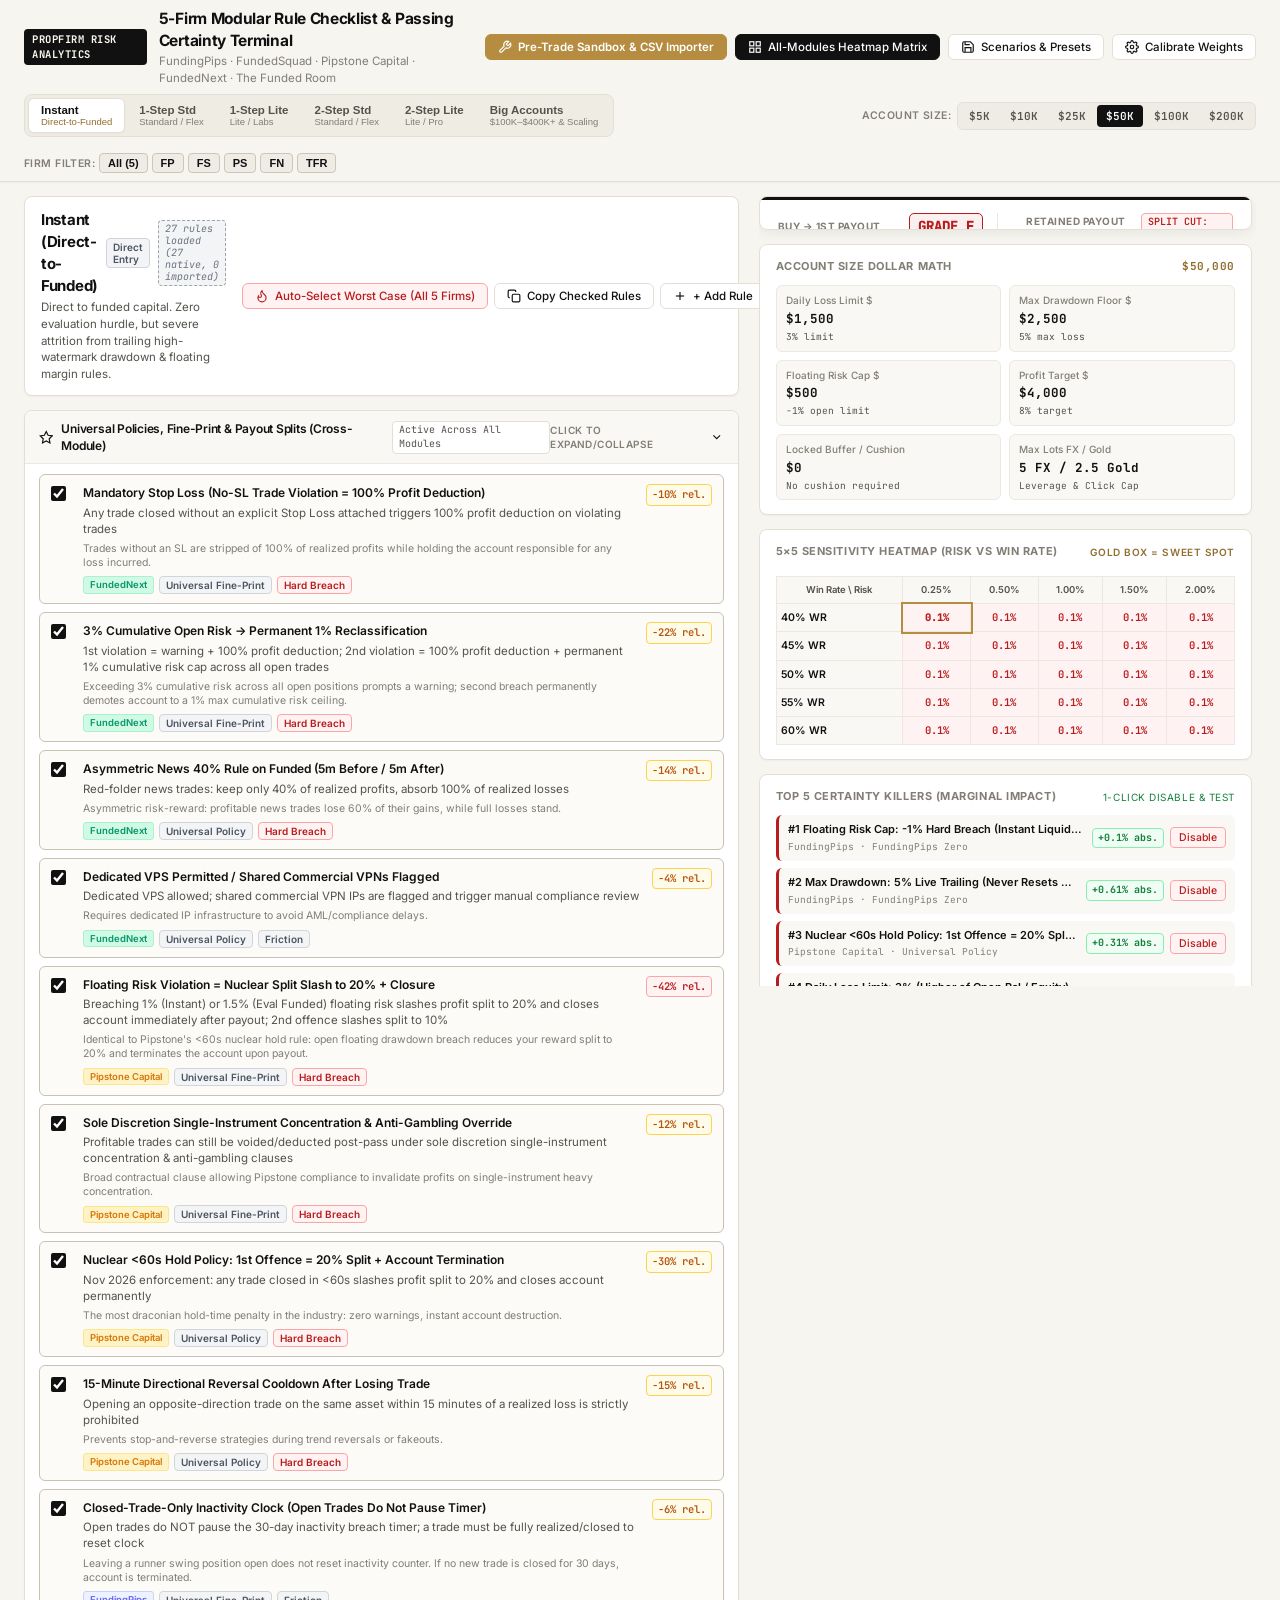
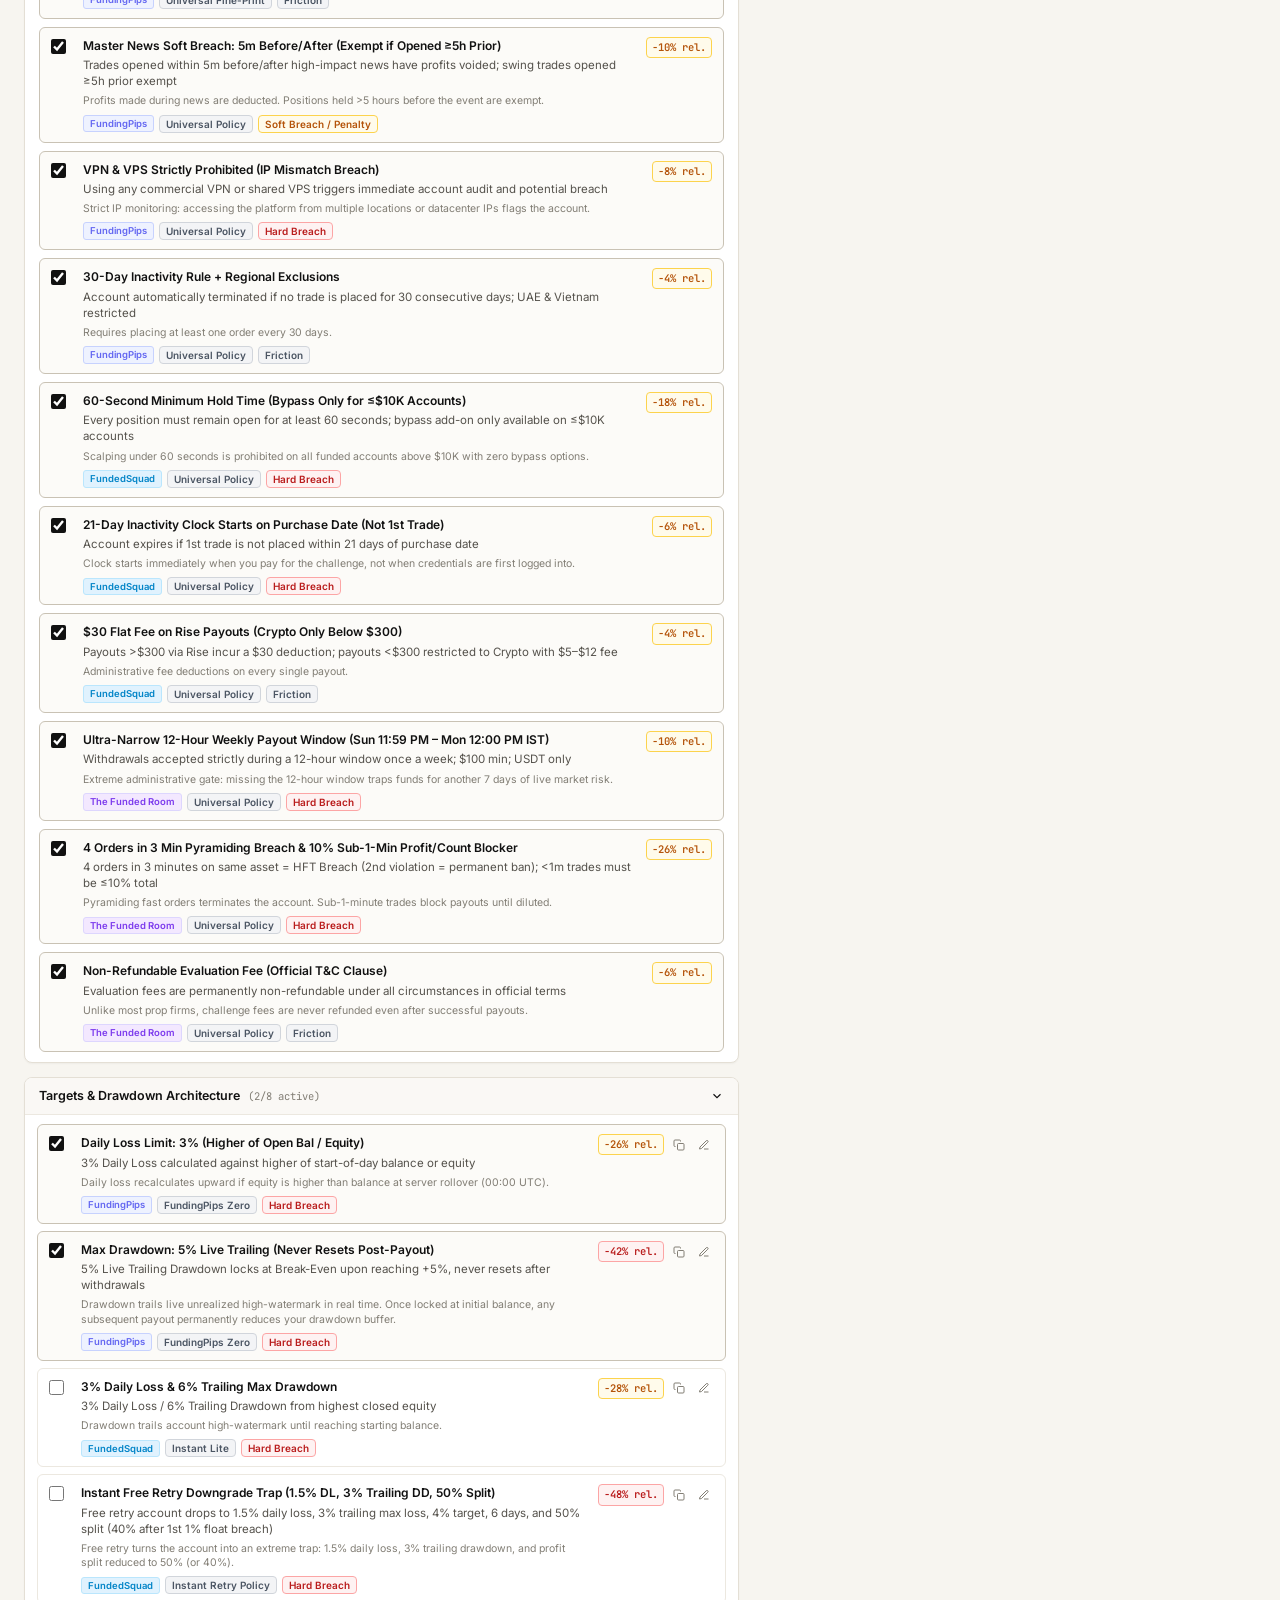
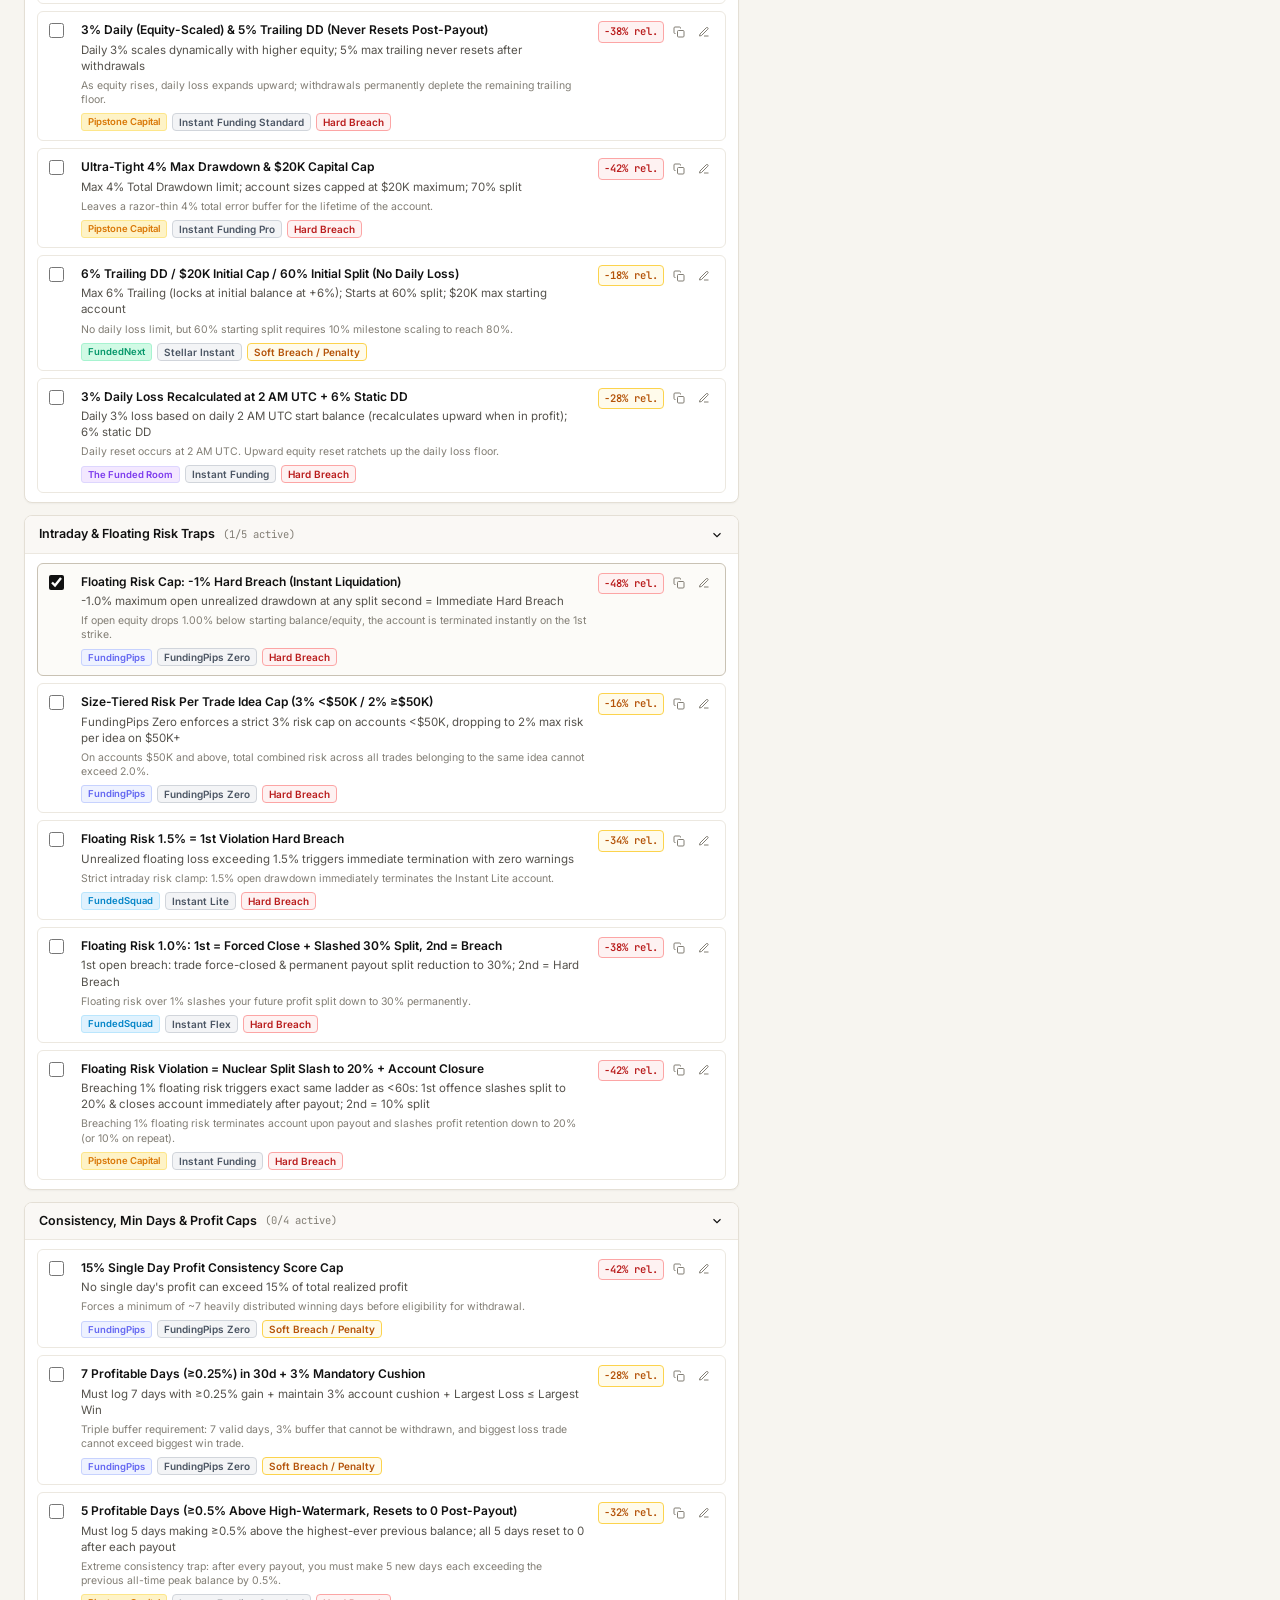
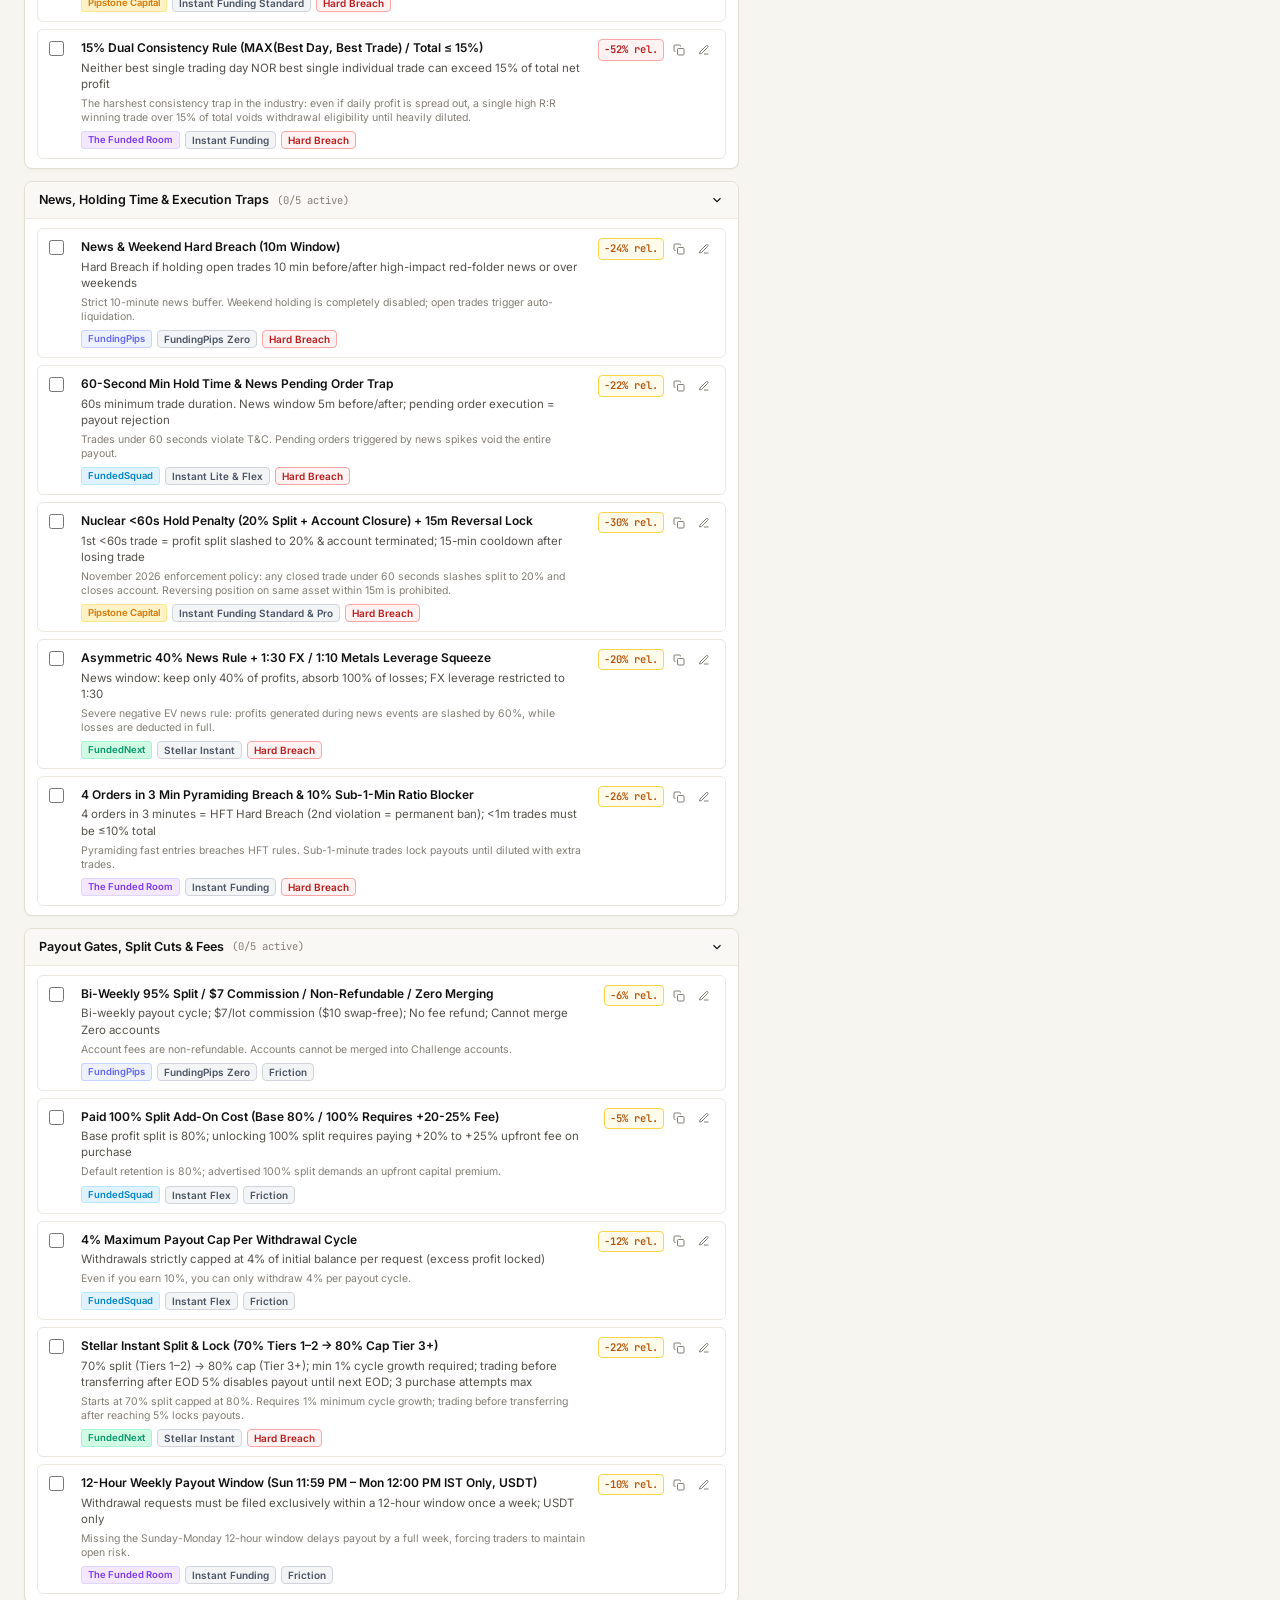
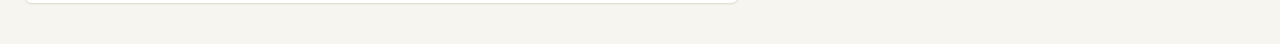
==== index.html @ 94ef9ad9 "Initial commit: 5-Firm Prop Trading Rule Checklist, Worst-Case Mixer & Passing Certainty Terminal" ====
<!DOCTYPE html>
<html lang="en">
<head>
  <meta charset="UTF-8">
  <meta name="viewport" content="width=device-width, initial-scale=1.0">
  <title>5-Firm Prop Trading Modular Rule Checklist, Worst-Case Mixer & Passing Certainty Terminal</title>
  <link rel="stylesheet" href="styles.css">
  <link rel="icon" href="data:image/svg+xml,<svg xmlns='http://www.w3.org/2000/svg' viewBox='0 0 24 24' fill='%23B68D40'><path d='M12 2L2 7l10 5 10-5-10-5zM2 17l10 5 10-5M2 12l10 5 10-5'/></svg>">
</head>
<body>

  <!-- ==========================================
       TOP STICKY CONTROL BAR
       ========================================== -->
  <header class="top-nav">
    <div class="top-nav-inner">
      <!-- Row 1: Brand & Global Actions -->
      <div class="nav-header-row">
        <div class="brand-block">
          <span class="brand-badge">PROPFIRM RISK ANALYTICS</span>
          <div>
            <h1 class="brand-title">5-Firm Modular Rule Checklist & Passing Certainty Terminal</h1>
            <p class="brand-subtitle">FundingPips · FundedSquad · Pipstone Capital · FundedNext · The Funded Room</p>
          </div>
        </div>

        <div class="nav-global-actions">
          <button id="btnOpenSandbox" class="btn btn-gold" title="Open Pre-Trade Violation Sandbox & CSV Importer">
            <svg width="14" height="14" viewBox="0 0 24 24" fill="none" stroke="currentColor" stroke-width="2"><path d="M14.7 6.3a1 1 0 0 0 0 1.4l1.6 1.6a1 1 0 0 0 1.4 0l3.77-3.77a6 6 0 0 1-7.94 7.94l-6.91 6.91a2.12 2.12 0 0 1-3-3l6.91-6.91a6 6 0 0 1 7.94-7.94l-3.76 3.76z"/></svg>
            Pre-Trade Sandbox & CSV Importer
          </button>
          <button id="btnOpenHeatmap" class="btn btn-primary" title="Compare All 6 Modules Worst-Case across all account sizes">
            <svg width="14" height="14" viewBox="0 0 24 24" fill="none" stroke="currentColor" stroke-width="2"><rect x="3" y="3" width="7" height="7"/><rect x="14" y="3" width="7" height="7"/><rect x="14" y="14" width="7" height="7"/><rect x="3" y="14" width="7" height="7"/></svg>
            All-Modules Heatmap Matrix
          </button>
          <button id="btnOpenPresets" class="btn" title="Saved Scenarios & Benchmark Presets">
            <svg width="14" height="14" viewBox="0 0 24 24" fill="none" stroke="currentColor" stroke-width="2"><path d="M19 21H5a2 2 0 0 1-2-2V5a2 2 0 0 1 2-2h11l5 5v11a2 2 0 0 1-2 2z"/><polyline points="17 21 17 13 7 13 7 21"/><polyline points="7 3 7 8 15 8"/></svg>
            Scenarios & Presets
          </button>
          <button id="btnOpenCalibration" class="btn" title="Inspect & Calibrate Empirical Weights">
            <svg width="14" height="14" viewBox="0 0 24 24" fill="none" stroke="currentColor" stroke-width="2"><circle cx="12" cy="12" r="3"/><path d="M19.4 15a1.65 1.65 0 0 0 .33 1.82l.06.06a2 2 0 0 1 0 2.83 2 2 0 0 1-2.83 0l-.06-.06a1.65 1.65 0 0 0-1.82-.33 1.65 1.65 0 0 0-1 1.51V21a2 2 0 0 1-2 2 2 2 0 0 1-2-2v-.09A1.65 1.65 0 0 0 9 19.4a1.65 1.65 0 0 0-1.82.33l-.06.06a2 2 0 0 1-2.83 0 2 2 0 0 1 0-2.83l.06-.06a1.65 1.65 0 0 0 .33-1.82 1.65 1.65 0 0 0-1.51-1H3a2 2 0 0 1-2-2 2 2 0 0 1 2-2h.09A1.65 1.65 0 0 0 4.6 9a1.65 1.65 0 0 0-.33-1.82l-.06-.06a2 2 0 0 1 0-2.83 2 2 0 0 1 2.83 0l.06.06a1.65 1.65 0 0 0 1.82.33H9a1.65 1.65 0 0 0 1-1.51V3a2 2 0 0 1 2-2 2 2 0 0 1 2 2v.09a1.65 1.65 0 0 0 1 1.51 1.65 1.65 0 0 0 1.82-.33l.06-.06a2 2 0 0 1 2.83 0 2 2 0 0 1 0 2.83l-.06.06a1.65 1.65 0 0 0-.33 1.82V9a1.65 1.65 0 0 0 1.51 1H21a2 2 0 0 1 2 2 2 2 0 0 1-2 2h-.09a1.65 1.65 0 0 0-1.51 1z"/></svg>
            Calibrate Weights
          </button>
        </div>
      </div>

      <!-- Row 2: Module Switcher Tabs + Account Size Pills + Firm Filter -->
      <div class="nav-controls-row">
        <!-- 6 Module Lanes -->
        <div class="module-tabs" id="moduleTabsContainer">
          <!-- Rendered dynamically -->
        </div>

        <!-- Account Size Pills -->
        <div class="size-selector-group">
          <span class="selector-label">Account Size:</span>
          <div class="size-pills" id="sizePillsContainer">
            <button class="size-pill-btn" data-size="5000">$5K</button>
            <button class="size-pill-btn" data-size="10000">$10K</button>
            <button class="size-pill-btn" data-size="25000">$25K</button>
            <button class="size-pill-btn active" data-size="50000">$50K</button>
            <button class="size-pill-btn" data-size="100000">$100K</button>
            <button class="size-pill-btn" data-size="200000">$200K</button>
          </div>
        </div>

        <!-- Firm Filter Chips -->
        <div class="firm-filter-group" id="firmFilterGroup">
          <span class="selector-label">Firm Filter:</span>
          <button class="firm-chip active" data-firm="all">All (5)</button>
          <button class="firm-chip active" data-firm="fundingpips">FP</button>
          <button class="firm-chip active" data-firm="fundedsquad">FS</button>
          <button class="firm-chip active" data-firm="pipstone">PS</button>
          <button class="firm-chip active" data-firm="fundednext">FN</button>
          <button class="firm-chip active" data-firm="thefundedroom">TFR</button>
        </div>
      </div>
    </div>
  </header>

  <!-- ==========================================
       MAIN WORKSPACE GRID
       ========================================== -->
  <main class="main-workbench">

    <!-- LEFT COLUMN: CHECKLIST BUILDER (58%) -->
    <section class="checklist-column">

      <!-- Active Module Header Banner -->
      <div class="module-banner-card">
        <div class="banner-left">
          <div class="banner-title-row">
            <h2 class="banner-title" id="activeModuleTitle">Instant (Direct-to-Funded)</h2>
            <span class="badge badge-friction" id="activeModuleBadge">Direct Entry</span>
            <span class="badge badge-superseded font-mono" id="activeModuleRulesCount">0 rules loaded</span>
          </div>
          <p class="banner-meta" id="activeModuleMeta">
            Direct to funded capital. Zero evaluation hurdle, but severe attrition from trailing high-watermark drawdown & floating margin rules.
          </p>
        </div>

        <div class="banner-actions">
          <button id="btnAutoWorstCase" class="btn btn-crimson" title="Select the harshest constraint across all 5 firms in this module">
            <svg width="14" height="14" viewBox="0 0 24 24" fill="none" stroke="currentColor" stroke-width="2"><path d="M8.5 14.5A2.5 2.5 0 0 0 11 12c0-1.38-.5-2-1-3-1.072-2.143-.224-4.054 2-6 .5 2.5 2 4.9 4 6.5 2 1.6 3 3.5 3 5.5a7 7 0 1 1-14 0c0-1.153.433-2.294 1-3a2.5 2.5 0 0 0 2.5 2.5z"/></svg>
            Auto-Select Worst Case (All 5 Firms)
          </button>
          <button id="btnCopyCheckedRules" class="btn" title="Copy all currently checked rules to cross-module clipboard">
            <svg width="14" height="14" viewBox="0 0 24 24" fill="none" stroke="currentColor" stroke-width="2"><rect x="9" y="9" width="13" height="13" rx="2" ry="2"/><path d="M5 15H4a2 2 0 0 1-2-2V4a2 2 0 0 1 2-2h9a2 2 0 0 1 2 2v1"/></svg>
            Copy Checked Rules
          </button>
          <button id="btnAddCustomRule" class="btn" title="Add custom rule to this module">
            <svg width="14" height="14" viewBox="0 0 24 24" fill="none" stroke="currentColor" stroke-width="2"><line x1="12" y1="5" x2="12" y2="19"/><line x1="5" y1="12" x2="19" y2="12"/></svg>
            + Add Rule
          </button>
        </div>
      </div>

      <!-- Cross-Module Paste Notification Banner -->
      <div id="clipboardNotificationBanner" class="clipboard-notification-banner" style="display: none;">
        <div class="clipboard-banner-text">
          <svg width="16" height="16" viewBox="0 0 24 24" fill="none" stroke="currentColor" stroke-width="2"><path d="M16 4h2a2 2 0 0 1 2 2v14a2 2 0 0 1-2 2H6a2 2 0 0 1-2-2V6a2 2 0 0 1 2-2h2"/><rect x="8" y="2" width="8" height="4" rx="1" ry="1"/></svg>
          <span id="clipboardBannerMsg">Clipboard contains copied rules ready to paste here.</span>
        </div>
        <div style="display: flex; gap: 6px;">
          <button id="btnPasteClipboard" class="btn btn-gold btn-sm">Paste Copied Rules Here</button>
          <button id="btnClearClipboard" class="btn btn-sm">Clear Clipboard</button>
        </div>
      </div>

      <!-- Collapsible Universal / Operational Policies Bar -->
      <div class="universal-policies-card">
        <div class="universal-header" id="universalToggleHeader">
          <div class="universal-header-left">
            <svg width="15" height="15" viewBox="0 0 24 24" fill="none" stroke="currentColor" stroke-width="2"><polygon points="12 2 15.09 8.26 22 9.27 17 14.14 18.18 21.02 12 17.77 5.82 21.02 7 14.14 2 9.27 8.91 8.26 12 2"/></svg>
            <h3 class="universal-title">Universal Policies, Fine-Print & Payout Splits (Cross-Module)</h3>
            <span class="universal-count-badge" id="universalActiveBadge">Active Across All Modules</span>
          </div>
          <div style="display: flex; align-items: center; gap: 8px;">
            <span class="selector-label" style="font-size: 10px;">Click to Expand/Collapse</span>
            <svg id="universalChevron" width="14" height="14" viewBox="0 0 24 24" fill="none" stroke="currentColor" stroke-width="2"><polyline points="6 9 12 15 18 9"/></svg>
          </div>
        </div>
        <div class="universal-body" id="universalRulesContainer">
          <!-- Universal rules rendered dynamically -->
        </div>
      </div>

      <!-- 6 Collapsible Rule Buckets -->
      <div id="ruleBucketsContainer" style="display: flex; flex-direction: column; gap: 12px;">
        <!-- Rendered dynamically by app.js -->
      </div>

    </section>

    <!-- RIGHT COLUMN: LIVE TELEMETRY, 3-LAYER ENGINE & ANALYTICS (42% STICKY) -->
    <aside class="telemetry-column">

      <!-- TWIN HERO METRICS CARD: Passing Certainty + Expected Retained Split % -->
      <div class="hero-telemetry-card">
        <div class="twin-hero-grid">
          <!-- Left Hero: End-to-End Passing Certainty -->
          <div class="hero-column">
            <div class="hero-header-row">
              <span class="hero-label">Buy → 1st Payout</span>
              <div class="risk-grade-badge" id="heroRiskGrade">GRADE B</div>
            </div>
            <div class="hero-metric-display">
              <span class="hero-number" id="heroCertaintyScore">8.93</span>
              <span class="hero-unit">%</span>
            </div>
            <div class="hero-grade-desc" id="heroGradeDesc">
              Standard challenge difficulty.
            </div>
          </div>

          <!-- Right Hero: Expected Retained Split % -->
          <div class="hero-column" style="padding-left: 14px;">
            <div class="hero-header-row">
              <span class="hero-label">Retained Payout Split</span>
              <span class="badge badge-friction font-mono" id="heroSplitStatusBadge">NOMINAL 80%</span>
            </div>
            <div class="hero-metric-display">
              <span class="hero-number" id="heroRetainedSplitScore" style="color: var(--gold-dark);">80</span>
              <span class="hero-unit">%</span>
            </div>
            <div class="hero-grade-desc" id="heroRetainedSplitDesc" style="color: var(--text-secondary);">
              Nominal profit retention.
            </div>
          </div>
        </div>

        <!-- LAYER 1: Strategy Pre-Check Strip -->
        <div class="metric-strip-card">
          <div class="metric-strip-header">
            <span>Layer 1: Strategy Analytical Pre-Check</span>
            <span class="font-mono" id="layer1EdgeLabel" style="color: var(--forest-text);">Edge: +10.0%</span>
          </div>
          <div class="metric-strip-grid">
            <div class="strip-cell">
              <span class="strip-cell-label">Break-Even WR</span>
              <span class="strip-cell-val" id="cellBreakEvenWR">40.0%</span>
              <span class="strip-cell-sub">1 / (1 + RR)</span>
            </div>
            <div class="strip-cell">
              <span class="strip-cell-label">Expectancy / Trade</span>
              <span class="strip-cell-val" id="cellEvPerTrade">+0.25 R</span>
              <span class="strip-cell-sub" id="cellEvPerTradeDollar">+$125 / trade</span>
            </div>
            <div class="strip-cell">
              <span class="strip-cell-label">Losses to Daily DL</span>
              <span class="strip-cell-val" id="cellLossesToDaily">3 Trades</span>
              <span class="strip-cell-sub" id="cellDailyMarginSub">at 1.0% risk</span>
            </div>
            <div class="strip-cell">
              <span class="strip-cell-label">Losses to Max DD</span>
              <span class="strip-cell-val" id="cellLossesToMax">10 Trades</span>
              <span class="strip-cell-sub" id="cellHurdleSub">Hurdle: 0.8x</span>
            </div>
          </div>
        </div>

        <!-- Stage Funnel Progress Gauges -->
        <div class="stage-funnel-container">
          <!-- Phase 1 -->
          <div class="funnel-stage-row" id="funnelP1Row">
            <div class="funnel-stage-labels">
              <span class="funnel-stage-name">Phase 1 Evaluation Pass Rate</span>
              <span class="funnel-stage-value" id="funnelP1Val">20.3%</span>
            </div>
            <div class="progress-track">
              <div class="progress-bar-fill" id="funnelP1Bar" style="width: 20.3%; background: #0284C7;"></div>
            </div>
          </div>

          <!-- Phase 2 (Auto-hidden on Instant & 1-Step) -->
          <div class="funnel-stage-row" id="funnelP2Row" style="display: none;">
            <div class="funnel-stage-labels">
              <span class="funnel-stage-name">Phase 2 Evaluation Pass Rate</span>
              <span class="funnel-stage-value" id="funnelP2Val">39.0%</span>
            </div>
            <div class="progress-track">
              <div class="progress-bar-fill" id="funnelP2Bar" style="width: 39.0%; background: #6366F1;"></div>
            </div>
          </div>

          <!-- Funded -> 1st Payout -->
          <div class="funnel-stage-row" id="funnelFundedRow">
            <div class="funnel-stage-labels">
              <span class="funnel-stage-name">Funded → 1st Payout Survival</span>
              <span class="funnel-stage-value" id="funnelFundedVal">44.0%</span>
            </div>
            <div class="progress-track">
              <div class="progress-bar-fill" id="funnelFundedBar" style="width: 44.0%; background: #D97706;"></div>
            </div>
          </div>

          <!-- Combined End-to-End -->
          <div class="funnel-stage-row">
            <div class="funnel-stage-labels">
              <span class="funnel-stage-name" style="font-weight: 700; color: var(--text-primary);">Final End-to-End Buy-to-Paid</span>
              <span class="funnel-stage-value" id="funnelEndToEndVal" style="font-weight: 700;">8.9%</span>
            </div>
            <div class="progress-track">
              <div class="progress-bar-fill" id="funnelEndToEndBar" style="width: 8.9%; background: var(--text-primary);"></div>
            </div>
          </div>
        </div>

        <!-- LAYER 3: Economic ROI & Fine-Print Leakage Strip -->
        <div class="metric-strip-card" style="margin-top: 12px; margin-bottom: 0;">
          <div class="metric-strip-header">
            <span>Layer 3: Economic ROI & Fine-Print Leakage</span>
            <span class="font-mono" id="layer3AttemptsLabel" style="color: var(--amber-text);">11.2x Attempts</span>
          </div>
          <div class="metric-strip-grid">
            <div class="strip-cell">
              <span class="strip-cell-label">Challenge Fee</span>
              <span class="strip-cell-val" id="cellChallengeFee">$290</span>
              <span class="strip-cell-sub">Upfront cost</span>
            </div>
            <div class="strip-cell">
              <span class="strip-cell-label">True Cost to Funded</span>
              <span class="strip-cell-val" id="cellTrueCost">$3,248</span>
              <span class="strip-cell-sub">Attempts × Fee</span>
            </div>
            <div class="strip-cell">
              <span class="strip-cell-label">Break-Even Cycles</span>
              <span class="strip-cell-val" id="cellBreakEvenCycles">3 Payouts</span>
              <span class="strip-cell-sub">To recoup attempts</span>
            </div>
            <div class="strip-cell">
              <span class="strip-cell-label">6M Median Net ROI</span>
              <span class="strip-cell-val" id="cellMedianRoi" style="color: var(--forest-text);">+$6,352</span>
              <span class="strip-cell-sub" id="cellMedianRoiPct">+1,080% ROI</span>
            </div>
          </div>
        </div>
      </div>

      <!-- Exact Dollar Math Grid for Selected Account Size -->
      <div class="telemetry-card">
        <div class="telemetry-card-title">
          <span>Account Size Dollar Math</span>
          <span class="font-mono" id="dollarMathSizeLabel" style="color: var(--gold-dark);">$50,000</span>
        </div>

        <div class="dollar-math-grid" id="dollarMathGrid">
          <div class="math-cell">
            <span class="math-cell-label">Daily Loss Limit $</span>
            <span class="math-cell-value" id="cellDailyLoss">$1,500</span>
            <span class="math-cell-sub" id="cellDailyLossPct">3.0% limit</span>
          </div>

          <div class="math-cell">
            <span class="math-cell-label">Max Drawdown Floor $</span>
            <span class="math-cell-value" id="cellMaxLoss">$5,000</span>
            <span class="math-cell-sub" id="cellMaxLossPct">10.0% max loss</span>
          </div>

          <div class="math-cell">
            <span class="math-cell-label">Floating Risk Cap $</span>
            <span class="math-cell-value" id="cellFloatingCap">$750</span>
            <span class="math-cell-sub" id="cellFloatingCapPct">-1.5% max open loss</span>
          </div>

          <div class="math-cell">
            <span class="math-cell-label">Profit Target $</span>
            <span class="math-cell-value" id="cellProfitTarget">$4,000</span>
            <span class="math-cell-sub" id="cellProfitTargetPct">8.0% target</span>
          </div>

          <div class="math-cell">
            <span class="math-cell-label">Locked Buffer / Cushion</span>
            <span class="math-cell-value" id="cellCushion">$0</span>
            <span class="math-cell-sub" id="cellCushionSub">0.0% cushion</span>
          </div>

          <div class="math-cell">
            <span class="math-cell-label">Max Lots FX / Gold</span>
            <span class="math-cell-value" id="cellMaxLots">5.0 / 2.5</span>
            <span class="math-cell-sub">Leverage & Click Cap</span>
          </div>
        </div>
      </div>

      <!-- 5x5 Win-Rate x Risk-Per-Trade Sensitivity Heatmap -->
      <div class="telemetry-card">
        <div class="telemetry-card-title">
          <span>5×5 Sensitivity Heatmap (Risk vs Win Rate)</span>
          <span style="font-size: 10px; color: var(--gold-dark); font-weight: 600;">Gold Box = Sweet Spot</span>
        </div>
        <div style="overflow-x: auto;">
          <table class="sensitivity-heatmap-table" id="sensitivityHeatmapTable">
            <thead>
              <tr>
                <th>Win Rate \ Risk</th>
                <th>0.25%</th>
                <th>0.50%</th>
                <th>1.00%</th>
                <th>1.50%</th>
                <th>2.00%</th>
              </tr>
            </thead>
            <tbody id="sensitivityHeatmapBody">
              <!-- Rendered dynamically -->
            </tbody>
          </table>
        </div>
      </div>

      <!-- Top 5 Certainty Killers & Marginal Delta Inspector -->
      <div class="telemetry-card">
        <div class="telemetry-card-title">
          <span>Top 5 Certainty Killers (Marginal Impact)</span>
          <span style="font-size: 10px; font-weight: normal; color: var(--forest-text);">1-Click Disable & Test</span>
        </div>

        <div class="certainty-killers-list" id="certaintyKillersList">
          <!-- Rendered dynamically -->
        </div>
      </div>

      <!-- Interactive Day-by-Day Equity & Breach Replay Chart (SVG) -->
      <div class="replay-chart-card">
        <div class="telemetry-card-title">
          <span>Day-by-Day Equity & Breach Replay</span>
          <span class="font-mono" id="replayBreachStatus" style="font-size: 10px; color: var(--crimson-text);">Breach on Day 14</span>
        </div>

        <div class="replay-controls-row">
          <select id="replayRunSelect" class="replay-select">
            <option value="pass_1">Passing Run #1 (+8.4% Target Reached)</option>
            <option value="pass_2">Passing Run #2 (+9.1% Target Reached)</option>
            <option value="fail_dl">Failed: Daily Loss Breach (Day 12)</option>
            <option value="fail_flt">Failed: Floating Risk Trap MAE (Day 7)</option>
            <option value="fail_dd">Failed: Trailing DD Floor (Day 22)</option>
            <option value="fail_cons">Failed: Consistency Lockout (Day 48)</option>
          </select>

          <div class="replay-scrubber-wrapper">
            <span>Day:</span>
            <input type="range" id="replayDayScrubber" min="1" max="60" value="60" class="mc-slider" style="width: 110px;">
            <span class="font-mono" id="replayDayDisplay">60/60</span>
          </div>
        </div>

        <div class="replay-svg-container">
          <svg id="replaySvgChart" width="100%" height="100%" viewBox="0 0 380 120" preserveAspectRatio="none">
            <!-- Dynamic path rendered by app.js -->
          </svg>
        </div>
      </div>

      <!-- Monte Carlo Strategy Tester Card (Layer 2: 10,000 Paths) -->
      <div class="monte-carlo-card">
        <div class="telemetry-card-title">
          <span>Layer 2: Path-Dependent Monte Carlo (10,000 Paths)</span>
          <span class="font-mono" id="mcExecutionBadge" style="font-size: 10px; color: var(--text-muted);">Simulated Live</span>
        </div>

        <div class="mc-controls-grid">
          <div class="mc-control-item">
            <div class="mc-control-label-row">
              <span class="mc-control-name">Win Rate %</span>
              <span class="mc-control-val" id="mcValWinRate">50%</span>
            </div>
            <input type="range" class="mc-slider" id="mcSliderWinRate" min="30" max="80" value="50" step="1">
          </div>

          <div class="mc-control-item">
            <div class="mc-control-label-row">
              <span class="mc-control-name">Avg R:R Ratio</span>
              <span class="mc-control-val" id="mcValRR">1.50R</span>
            </div>
            <input type="range" class="mc-slider" id="mcSliderRR" min="0.5" max="4.0" value="1.5" step="0.1">
          </div>

          <div class="mc-control-item">
            <div class="mc-control-label-row">
              <span class="mc-control-name">Risk / Trade %</span>
              <span class="mc-control-val" id="mcValRisk">1.0%</span>
            </div>
            <input type="range" class="mc-slider" id="mcSliderRisk" min="0.25" max="3.0" value="1.0" step="0.25">
          </div>

          <div class="mc-control-item">
            <div class="mc-control-label-row">
              <span class="mc-control-name">Trades / Day</span>
              <span class="mc-control-val" id="mcValTradesDay">2</span>
            </div>
            <input type="range" class="mc-slider" id="mcSliderTradesDay" min="1" max="8" value="2" step="1">
          </div>

          <div class="mc-control-item">
            <div class="mc-control-label-row">
              <span class="mc-control-name">R:R Variance</span>
              <span class="mc-control-val" id="mcValVariance">0.30</span>
            </div>
            <input type="range" class="mc-slider" id="mcSliderVariance" min="0.0" max="1.0" value="0.3" step="0.05">
          </div>

          <div class="mc-control-item">
            <div class="mc-control-label-row">
              <span class="mc-control-name">MAE Excursion %</span>
              <span class="mc-control-val" id="mcValMAE">120%</span>
            </div>
            <input type="range" class="mc-slider" id="mcSliderMAE" min="80" max="160" value="120" step="5">
          </div>
        </div>

        <div class="mc-run-row">
          <button id="btnRunMonteCarlo" class="btn btn-gold" style="width: 100%;">
            <svg width="14" height="14" viewBox="0 0 24 24" fill="none" stroke="currentColor" stroke-width="2"><polygon points="5 3 19 12 5 21 5 3"/></svg>
            Run 10,000 Paths Simulation
          </button>
        </div>

        <div class="mc-results-box" id="mcResultsBox">
          <div class="mc-metrics-summary">
            <div class="mc-metric-item">
              <span class="mc-metric-num" id="mcMetricEval">24.6%</span>
              <span class="mc-metric-label">Sim Eval Pass</span>
            </div>
            <div class="mc-metric-item">
              <span class="mc-metric-num" id="mcMetricFunded">38.2%</span>
              <span class="mc-metric-label">Sim Funded Pass</span>
            </div>
            <div class="mc-metric-item">
              <span class="mc-metric-num" id="mcMetricEndToEnd" style="color: var(--gold-dark);">9.40%</span>
              <span class="mc-metric-label">Sim Buy-to-Paid</span>
            </div>
          </div>

          <!-- Failure Attribution Tags -->
          <div class="mc-failure-tags" id="mcFailureTags">
            <span class="mc-fail-tag" id="tagFailDL">DL Breach: 74%</span>
            <span class="mc-fail-tag" id="tagFailDD">Max DD: 16%</span>
            <span class="mc-fail-tag" id="tagFailFlt">Floating Dip: 4%</span>
            <span class="mc-fail-tag" id="tagFailCons">Consistency: 4%</span>
            <span class="mc-fail-tag" id="tagFailTime">Timeout: 2%</span>
          </div>
        </div>
      </div>

      <!-- Saved Scenario Cockpit & Export Bar -->
      <div class="scenario-actions-card">
        <button id="btnSaveCurrentScenario" class="btn" style="width: 100%;">
          <svg width="14" height="14" viewBox="0 0 24 24" fill="none" stroke="currentColor" stroke-width="2"><path d="M19 21H5a2 2 0 0 1-2-2V5a2 2 0 0 1 2-2h11l5 5v11a2 2 0 0 1-2 2z"/><polyline points="17 21 17 13 7 13 7 21"/></svg>
          Save Custom Scenario
        </button>

        <div class="export-btn-group">
          <button id="btnExportMarkdown" class="btn btn-sm" title="Export markdown report">
            Export .MD
          </button>
          <button id="btnExportJson" class="btn btn-sm" title="Export JSON playbook">
            Export JSON
          </button>
          <button id="btnPrintPdf" class="btn btn-sm" title="Print or save as institutional PDF">
            Print / PDF
          </button>
        </div>
      </div>

    </aside>
  </main>

  <!-- ==========================================
       MODALS & DRAWERS
       ========================================== -->

  <!-- 1. Pre-Trade Violation Sandbox + CSV Importer Modal -->
  <div class="modal-overlay" id="modalSandbox">
    <div class="modal-card" style="max-width: 1040px;">
      <div class="modal-header">
        <h3 class="modal-title">Pre-Trade Violation Sandbox & Real-Data CSV Importer</h3>
        <button class="action-icon-btn" id="btnCloseSandbox">✕</button>
      </div>

      <!-- Tab Switcher inside Modal -->
      <div class="sandbox-tabs-nav">
        <button class="sandbox-tab-btn active" id="tabBtnSandboxTicket">Pre-Trade 5-Firm Violation Sandbox</button>
        <button class="sandbox-tab-btn" id="tabBtnCsvImporter">CSV Trade Log Importer (10,000 Bootstraps)</button>
      </div>

      <div class="modal-body">
        <!-- View 1: Sandbox Ticket -->
        <div id="sandboxTicketView">
          <p style="font-size: 11.5px; color: var(--text-secondary); margin-bottom: 12px;">
            Configure your intended trade order parameters below. The audit engine cross-checks all 5 prop firms simultaneously for instant breach, profit deduction, or split slash traps before you execute.
          </p>

          <div class="sandbox-ticket-grid">
            <div class="sandbox-ticket-item">
              <label>Asset Symbol</label>
              <select id="sbAsset">
                <option value="EURUSD">EURUSD (FX Major)</option>
                <option value="GBPUSD">GBPUSD (FX Major)</option>
                <option value="XAUUSD">XAUUSD (Gold)</option>
                <option value="US100">US100 (Nasdaq Index)</option>
                <option value="BTCUSD">BTCUSD (Crypto)</option>
              </select>
            </div>

            <div class="sandbox-ticket-item">
              <label>Lot Size</label>
              <input type="number" id="sbLotSize" value="5.0" min="0.01" max="100" step="0.1">
            </div>

            <div class="sandbox-ticket-item">
              <label>Stop Loss (SL % of Capital)</label>
              <select id="sbSlPct">
                <option value="1.0">1.0% Risk SL</option>
                <option value="0.5">0.5% Risk SL</option>
                <option value="1.5">1.5% Risk SL</option>
                <option value="3.2">3.2% Risk SL (High Risk)</option>
                <option value="0">No Stop Loss Attached (0%)</option>
              </select>
            </div>

            <div class="sandbox-ticket-item">
              <label>Mins from Red-Folder News</label>
              <select id="sbNewsWindow">
                <option value="15">15+ mins away (Clean)</option>
                <option value="8">8 mins away</option>
                <option value="4">4 mins away (Squad Window)</option>
                <option value="2">2 mins away (Pips & Next Window)</option>
                <option value="0">0 mins (During News Release)</option>
              </select>
            </div>

            <div class="sandbox-ticket-item">
              <label>Trade Duration / Hold Time</label>
              <select id="sbHoldTime">
                <option value="180">3 minutes (Standard)</option>
                <option value="75">75 seconds (Passed 60s)</option>
                <option value="45">45 seconds (&lt;60s Sub-Minute)</option>
                <option value="15">15 seconds (HFT Scalp)</option>
              </select>
            </div>

            <div class="sandbox-ticket-item">
              <label>Open Same-Asset Positions</label>
              <select id="sbSameAssetPos">
                <option value="1">1 position (Single Entry)</option>
                <option value="2">2 positions (Layering 2)</option>
                <option value="3">3 positions (Exceeds FS Cap)</option>
                <option value="5">5 positions (HFT / Pyramiding)</option>
              </select>
            </div>

            <div class="sandbox-ticket-item">
              <label>Mins Since Realized Loss on Same Asset</label>
              <select id="sbMinsSinceLoss">
                <option value="30">30+ mins (Safe)</option>
                <option value="8">8 mins (Within Pipstone 15m Cooldown)</option>
                <option value="2">2 mins (Immediate Reverse Trade)</option>
              </select>
            </div>

            <div class="sandbox-ticket-item" style="grid-column: span 2;">
              <button class="btn btn-gold" id="btnRunSandboxAudit" style="width: 100%; height: 100%; margin-top: 14px;">
                Run Instant 5-Firm Real-Time Audit
              </button>
            </div>
          </div>

          <!-- 5-Firm Audit Output Cards -->
          <div class="firm-audit-cards-grid" id="firmAuditGrid">
            <!-- Rendered dynamically -->
          </div>
        </div>

        <!-- View 2: CSV Importer -->
        <div id="csvImporterView" style="display: none;">
          <p style="font-size: 11.5px; color: var(--text-secondary); margin-bottom: 12px;">
            Import your real historical trading log (from MT4, MT5, cTrader, or TradeLocker) to run a 10,000-path bootstrap simulation directly using your real trade outcome distribution.
          </p>

          <div class="csv-dropzone" id="csvDropzone">
            <svg width="28" height="28" viewBox="0 0 24 24" fill="none" stroke="currentColor" stroke-width="2" style="color: var(--gold-dark); margin-bottom: 6px;"><path d="M21 15v4a2 2 0 0 1-2 2H5a2 2 0 0 1-2-2v-4"/><polyline points="17 8 12 3 7 8"/><line x1="12" y1="3" x2="12" y2="15"/></svg>
            <div style="font-weight: 600; font-size: 12.5px;">Click to Upload CSV or Drag & Drop File Here</div>
            <div style="font-size: 11px; color: var(--text-muted); margin-top: 2px;">Supports PnL % / Profit, Hold Duration, and Symbol columns</div>
            <input type="file" id="csvFileInput" accept=".csv" style="display: none;">
          </div>

          <div style="display: flex; gap: 8px; margin-top: 10px;">
            <button class="btn btn-sm btn-outline-gold" id="btnLoadSampleCsv">Load Sample 60-Trade Institutional Dataset</button>
            <button class="btn btn-sm btn-primary" id="btnRunBootstrapMc" disabled>Run 10,000 Bootstrap Resamples</button>
          </div>

          <!-- Bootstrap Results Box -->
          <div id="bootstrapResultsBox" style="display: none; background: #FAF8F5; border: 1px solid var(--border-subtle); border-radius: 6px; padding: 12px; margin-top: 14px;">
            <div style="font-weight: 700; font-size: 12.5px; margin-bottom: 6px;">Bootstrap Empirical Simulation Results (10,000 Runs)</div>
            <div style="display: grid; grid-template-columns: repeat(3, 1fr); gap: 10px; text-align: center;">
              <div>
                <span class="font-mono" id="bootPassRate" style="font-size: 16px; font-weight: 700; color: var(--forest-text);">0.0%</span>
                <div style="font-size: 10px; color: var(--text-muted);">Empirical Pass Rate</div>
              </div>
              <div>
                <span class="font-mono" id="bootDDBreachRate" style="font-size: 16px; font-weight: 700; color: var(--crimson-text);">0.0%</span>
                <div style="font-size: 10px; color: var(--text-muted);">Max DD Liquidation %</div>
              </div>
              <div>
                <span class="font-mono" id="bootTradesCount" style="font-size: 16px; font-weight: 700; color: var(--text-primary);">0</span>
                <div style="font-size: 10px; color: var(--text-muted);">Historical Trades Sampled</div>
              </div>
            </div>
          </div>
        </div>
      </div>
      <div class="modal-footer">
        <button class="btn" id="btnCloseSandbox2">Close</button>
      </div>
    </div>
  </div>

  <!-- 2. All-Modules Worst-Case Heatmap Modal -->
  <div class="modal-overlay" id="modalHeatmap">
    <div class="modal-card" style="max-width: 980px;">
      <div class="modal-header">
        <h3 class="modal-title">Compare All 6 Modules Worst-Case Passing Certainty</h3>
        <button class="action-icon-btn" id="btnCloseHeatmap">✕</button>
      </div>
      <div class="modal-body">
        <p style="font-size: 11.5px; color: var(--text-secondary);">
          This heatmap synthesizes the harshest rules across all 5 firms for each individual module and calculates the 
          end-to-end passing certainty across every standard account size ($5K to $200K). Click any cell to jump to that module.
        </p>
        <div class="heatmap-table-container">
          <table class="heatmap-table" id="heatmapTable">
            <thead>
              <tr>
                <th class="col-module">Module Lane</th>
                <th>$5K</th>
                <th>$10K</th>
                <th>$25K</th>
                <th>$50K</th>
                <th>$100K</th>
                <th>$200K</th>
                <th>Primary Killer Constraint</th>
              </tr>
            </thead>
            <tbody id="heatmapTableBody">
              <!-- Populated dynamically -->
            </tbody>
          </table>
        </div>
      </div>
      <div class="modal-footer">
        <button class="btn btn-primary" id="btnExportHeatmapMd">Export Matrix to Markdown</button>
        <button class="btn" id="btnCloseHeatmap2">Close</button>
      </div>
    </div>
  </div>

  <!-- 3. Calibrate Weights Drawer -->
  <div class="drawer-overlay" id="drawerCalibration">
    <div class="drawer-panel" id="panelCalibration">
      <div class="drawer-header">
        <h3 class="modal-title">Calibrate Hazard Attribution Weights</h3>
        <button class="action-icon-btn" id="btnCloseCalibration">✕</button>
      </div>
      <div class="drawer-body">
        <div style="background: #FAF8F5; border: 1px solid var(--border-subtle); padding: 12px; border-radius: 6px; font-size: 11px; line-height: 1.45;">
          <strong>Verified 2026 Industry Telemetry Citations:</strong>
          <ul style="margin-left: 16px; margin-top: 6px; color: var(--text-secondary);">
            <li><strong>OneFunded:</strong> 78.7% Daily Loss failures, 15.0% Max Drawdown liquidations across 1.4M+ auditions.</li>
            <li><strong>FPFX Tech:</strong> Direct-to-funded (Instant) accounts face 72% attrition prior to first reward.</li>
            <li><strong>Track360:</strong> High-watermark resets & 15% consistency caps degrade funded survival by 38%–52%.</li>
          </ul>
        </div>

        <div style="display: flex; flex-direction: column; gap: 10px; margin-top: 8px;">
          <div>
            <label style="font-size: 11px; font-weight: 600;">Daily Loss 3% Hazard Penalty</label>
            <input type="range" class="mc-slider" id="calibDL3" min="0.50" max="0.95" step="0.02" value="0.74">
            <span class="font-mono" id="calibDL3Val" style="font-size: 11px;">0.74x (-26% rel.)</span>
          </div>

          <div>
            <label style="font-size: 11px; font-weight: 600;">Daily Loss 1% Extreme Trap Penalty</label>
            <input type="range" class="mc-slider" id="calibDL1" min="0.15" max="0.60" step="0.02" value="0.32">
            <span class="font-mono" id="calibDL1Val" style="font-size: 11px;">0.32x (-68% rel.)</span>
          </div>

          <div>
            <label style="font-size: 11px; font-weight: 600;">Floating Risk -1.0% Hard Breach Penalty</label>
            <input type="range" class="mc-slider" id="calibFlt1" min="0.30" max="0.80" step="0.02" value="0.52">
            <span class="font-mono" id="calibFlt1Val" style="font-size: 11px;">0.52x (-48% rel.)</span>
          </div>

          <div>
            <label style="font-size: 11px; font-weight: 600;">15% Dual Consistency Rule Penalty</label>
            <input type="range" class="mc-slider" id="calibCons15" min="0.30" max="0.75" step="0.02" value="0.48">
            <span class="font-mono" id="calibCons15Val" style="font-size: 11px;">0.48x (-52% rel.)</span>
          </div>

          <div>
            <label style="font-size: 11px; font-weight: 600;">Nuclear &lt;60s & Floating Slash (20% Split & Termination)</label>
            <input type="range" class="mc-slider" id="calibHold60" min="0.50" max="0.90" step="0.02" value="0.70">
            <span class="font-mono" id="calibHold60Val" style="font-size: 11px;">0.70x (-30% rel.)</span>
          </div>
        </div>

        <button id="btnResetCalibration" class="btn" style="margin-top: 10px;">Reset to Factory Empirical Weights</button>
      </div>
    </div>
  </div>

  <!-- 4. Saved Scenarios & Presets Drawer -->
  <div class="drawer-overlay" id="drawerPresets">
    <div class="drawer-panel" id="panelPresets">
      <div class="drawer-header">
        <h3 class="modal-title">Saved Scenarios & Benchmark Presets</h3>
        <button class="action-icon-btn" id="btnClosePresets">✕</button>
      </div>
      <div class="drawer-body">
        <h4 style="font-size: 11px; font-weight: 700; text-transform: uppercase; color: var(--text-muted);">Curated Benchmark Presets</h4>
        <div id="preloadedPresetsList" style="display: flex; flex-direction: column; gap: 8px;">
          <!-- Loaded dynamically -->
        </div>

        <h4 style="font-size: 11px; font-weight: 700; text-transform: uppercase; color: var(--text-muted); margin-top: 14px;">User Custom Scenarios</h4>
        <div id="userScenariosList" style="display: flex; flex-direction: column; gap: 8px;">
          <!-- Loaded dynamically -->
        </div>
      </div>
    </div>
  </div>

  <!-- 5. Add Custom Rule Modal -->
  <div class="modal-overlay" id="modalAddCustomRule">
    <div class="modal-card" style="max-width: 500px;">
      <div class="modal-header">
        <h3 class="modal-title">Add Custom / Prop Proprietary Rule</h3>
        <button class="action-icon-btn" id="btnCloseAddRule">✕</button>
      </div>
      <div class="modal-body">
        <div style="display: flex; flex-direction: column; gap: 4px;">
          <label style="font-size: 11px; font-weight: 600;">Rule Title</label>
          <input type="text" id="customRuleTitle" placeholder="e.g. Max Open Lots Cap" style="padding: 7px; border: 1px solid var(--border-light); border-radius: 4px;">
        </div>

        <div style="display: flex; flex-direction: column; gap: 4px;">
          <label style="font-size: 11px; font-weight: 600;">Category Bucket</label>
          <select id="customRuleCategory" style="padding: 7px; border: 1px solid var(--border-light); border-radius: 4px;">
            <option value="targets_dd">Targets & Drawdown Architecture</option>
            <option value="intraday_floating">Intraday & Floating Risk Traps</option>
            <option value="consistency_buffer">Consistency, Min Days & Profit Caps</option>
            <option value="execution_news">News, Holding Time & Execution Traps</option>
            <option value="payout_fees">Payout Gates, Split Cuts & Fees</option>
            <option value="big_throttles">Big-Account Throttles</option>
          </select>
        </div>

        <div style="display: flex; flex-direction: column; gap: 4px;">
          <label style="font-size: 11px; font-weight: 600;">Threshold Specification</label>
          <input type="text" id="customRuleThreshold" placeholder="e.g. 5.0 lots max on indices" style="padding: 7px; border: 1px solid var(--border-light); border-radius: 4px;">
        </div>

        <div style="display: grid; grid-template-columns: 1fr 1fr; gap: 10px;">
          <div style="display: flex; flex-direction: column; gap: 4px;">
            <label style="font-size: 11px; font-weight: 600;">Severity Level</label>
            <select id="customRuleSeverity" style="padding: 7px; border: 1px solid var(--border-light); border-radius: 4px;">
              <option value="hard">Hard Breach</option>
              <option value="soft">Soft Breach / Penalty</option>
              <option value="friction">Friction / Payout Lock</option>
            </select>
          </div>
          <div style="display: flex; flex-direction: column; gap: 4px;">
            <label style="font-size: 11px; font-weight: 600;">Certainty Multiplier</label>
            <input type="number" id="customRuleMultiplier" min="0.2" max="1.0" step="0.05" value="0.85" style="padding: 7px; border: 1px solid var(--border-light); border-radius: 4px;">
          </div>
        </div>
      </div>
      <div class="modal-footer">
        <button class="btn btn-primary" id="btnSaveCustomRule">Add Rule to Workspace</button>
        <button class="btn" id="btnCloseAddRule2">Cancel</button>
      </div>
    </div>
  </div>

  <!-- 6. Inline Edit Rule Modal -->
  <div class="modal-overlay" id="modalEditRule">
    <div class="modal-card" style="max-width: 480px;">
      <div class="modal-header">
        <h3 class="modal-title">Edit Rule Parameters</h3>
        <button class="action-icon-btn" id="btnCloseEditRule">✕</button>
      </div>
      <div class="modal-body">
        <input type="hidden" id="editRuleId">
        <div style="display: flex; flex-direction: column; gap: 4px;">
          <label style="font-size: 11px; font-weight: 600;">Rule Title</label>
          <input type="text" id="editRuleTitle" style="padding: 7px; border: 1px solid var(--border-light); border-radius: 4px;">
        </div>
        <div style="display: flex; flex-direction: column; gap: 4px;">
          <label style="font-size: 11px; font-weight: 600;">Threshold Text</label>
          <input type="text" id="editRuleThresholdText" style="padding: 7px; border: 1px solid var(--border-light); border-radius: 4px;">
        </div>
        <div style="display: flex; flex-direction: column; gap: 4px;">
          <label style="font-size: 11px; font-weight: 600;">Hazard Multiplier</label>
          <input type="number" id="editRuleMultiplier" min="0.1" max="1.05" step="0.02" style="padding: 7px; border: 1px solid var(--border-light); border-radius: 4px;">
        </div>
      </div>
      <div class="modal-footer">
        <button class="btn btn-primary" id="btnSaveEditRule">Save Changes</button>
        <button class="btn" id="btnCloseEditRule2">Cancel</button>
      </div>
    </div>
  </div>

  <!-- Toast Container -->
  <div class="toast-container" id="toastContainer"></div>

  <!-- Scripts -->
  <script src="data/benchmarks.js"></script>
  <script src="data/firmsData.js"></script>
  <script src="engine/probabilityEngine.js"></script>
  <script src="engine/clipboardAndEvaluator.js"></script>
  <script src="app.js"></script>
</body>
</html>
---- styles.css ----
/* ==========================================================================
   5-FIRM PROP TRADING WORKBENCH — INSTITUTIONAL MINIMALIST STYLESHEET
   Aesthetic: Sober, razor-sharp institutional risk terminal
   Palette: Stone Canvas (#F7F5F0), Crisp Cards (#FFFFFF), Hairline Borders (#E4DFD5),
            Obsidian Text (#111111), Brushed Gold (#B68D40), Semantics (Crimson, Amber, Forest)
   ========================================================================== */

@import url('https://fonts.googleapis.com/css2?family=Inter:wght@300;400;500;600;700&family=JetBrains+Mono:wght@400;500;600;700&display=swap');

:root {
  /* Surfaces */
  --bg-canvas: #F7F5F0;
  --bg-card: #FFFFFF;
  --bg-card-subtle: #FAFAF8;
  --bg-card-hover: #F4F2EB;
  --border-light: #E4DFD5;
  --border-subtle: #ECE8E0;
  --border-dark: #333333;

  /* Typography */
  --text-primary: #111111;
  --text-secondary: #55524C;
  --text-muted: #827E75;
  --text-inverted: #FFFFFF;

  /* Accent: Brushed Gold */
  --gold-primary: #B68D40;
  --gold-dark: #916E2E;
  --gold-light: #FBF7EE;
  --gold-border: #E8DCC2;

  /* Risk Semantics */
  --crimson-text: #B91C1C;
  --crimson-bg: #FEF2F2;
  --crimson-border: #FCA5A5;

  --amber-text: #B45309;
  --amber-bg: #FFFBEB;
  --amber-border: #FCD34D;

  --forest-text: #15803D;
  --forest-bg: #F0FDF4;
  --forest-border: #86EFAC;

  /* Firm Brand Tints */
  --fp-color: #6366F1;
  --fs-color: #0284C7;
  --ps-color: #D97706;
  --fn-color: #059669;
  --tfr-color: #7C3AED;

  /* Fonts */
  --font-sans: 'Inter', -apple-system, BlinkMacSystemFont, "Segoe UI", Roboto, sans-serif;
  --font-mono: 'JetBrains Mono', SFMono-Regular, Menlo, Monaco, Consolas, monospace;

  /* Shadows */
  --shadow-sm: 0 1px 2px rgba(17, 17, 17, 0.04);
  --shadow-md: 0 4px 12px rgba(17, 17, 17, 0.06);
  --shadow-lg: 0 12px 32px rgba(17, 17, 17, 0.10);

  /* Transitions */
  --ease-fast: 0.15s cubic-bezier(0.16, 1, 0.3, 1);
}

/* Base Reset */
*, *::before, *::after {
  box-sizing: border-box;
  margin: 0;
  padding: 0;
}

html {
  font-size: 13.5px;
  background-color: var(--bg-canvas);
  color: var(--text-primary);
  font-family: var(--font-sans);
  -webkit-font-smoothing: antialiased;
  -moz-osx-font-smoothing: grayscale;
}

body {
  min-height: 100vh;
  line-height: 1.45;
  background-color: var(--bg-canvas);
  color: var(--text-primary);
  overflow-x: hidden;
}

/* Typography Utilities */
.font-mono {
  font-family: var(--font-mono);
  font-variant-numeric: tabular-nums;
}

h1, h2, h3, h4, h5, h6 {
  font-weight: 600;
  letter-spacing: -0.02em;
  color: var(--text-primary);
}

/* Top Sticky Control Bar */
.top-nav {
  position: sticky;
  top: 0;
  z-index: 100;
  background: rgba(247, 245, 240, 0.95);
  backdrop-filter: blur(12px);
  border-bottom: 1px solid var(--border-light);
  box-shadow: var(--shadow-sm);
}

.top-nav-inner {
  max-width: 1720px;
  margin: 0 auto;
  padding: 8px 24px;
  display: flex;
  flex-direction: column;
  gap: 8px;
}

.nav-header-row {
  display: flex;
  align-items: center;
  justify-content: space-between;
  gap: 16px;
}

.brand-block {
  display: flex;
  align-items: center;
  gap: 12px;
}

.brand-badge {
  background: var(--text-primary);
  color: var(--gold-light);
  font-size: 10.5px;
  font-weight: 700;
  font-family: var(--font-mono);
  padding: 3px 8px;
  border-radius: 4px;
  letter-spacing: 0.05em;
  text-transform: uppercase;
}

.brand-title {
  font-size: 15.5px;
  font-weight: 700;
  display: flex;
  align-items: center;
  gap: 8px;
}

.brand-subtitle {
  font-size: 11.5px;
  color: var(--text-muted);
  font-weight: 400;
}

.nav-global-actions {
  display: flex;
  align-items: center;
  gap: 8px;
}

/* Buttons */
.btn {
  display: inline-flex;
  align-items: center;
  justify-content: center;
  gap: 6px;
  font-family: var(--font-sans);
  font-size: 11.5px;
  font-weight: 500;
  padding: 5px 12px;
  border-radius: 6px;
  border: 1px solid var(--border-light);
  background: var(--bg-card);
  color: var(--text-primary);
  cursor: pointer;
  transition: all var(--ease-fast);
  white-space: nowrap;
  user-select: none;
}

.btn:hover {
  background: var(--bg-card-hover);
  border-color: var(--text-muted);
}

.btn-primary {
  background: var(--text-primary);
  color: var(--text-inverted);
  border-color: var(--text-primary);
}

.btn-primary:hover {
  background: #2b2b2b;
  border-color: #2b2b2b;
}

.btn-gold {
  background: var(--gold-primary);
  color: #FFFFFF;
  border-color: var(--gold-primary);
  font-weight: 600;
}

.btn-gold:hover {
  background: var(--gold-dark);
  border-color: var(--gold-dark);
}

.btn-outline-gold {
  background: var(--gold-light);
  color: var(--gold-dark);
  border-color: var(--gold-border);
}

.btn-outline-gold:hover {
  background: #F4EAD3;
}

.btn-crimson {
  background: var(--crimson-bg);
  color: var(--crimson-text);
  border-color: var(--crimson-border);
}

.btn-crimson:hover {
  background: #FEE2E2;
}

.btn-sm {
  font-size: 10.5px;
  padding: 3px 8px;
  border-radius: 4px;
}

/* Module Tabs Switcher */
.nav-controls-row {
  display: flex;
  align-items: center;
  justify-content: space-between;
  gap: 16px;
  flex-wrap: wrap;
}

.module-tabs {
  display: flex;
  align-items: center;
  background: rgba(228, 223, 213, 0.45);
  padding: 3px;
  border-radius: 8px;
  border: 1px solid var(--border-light);
  gap: 2px;
}

.module-tab-btn {
  display: flex;
  flex-direction: column;
  align-items: flex-start;
  padding: 5px 12px;
  border: none;
  background: transparent;
  border-radius: 6px;
  cursor: pointer;
  transition: all var(--ease-fast);
  text-align: left;
}

.module-tab-btn .tab-name {
  font-size: 11.5px;
  font-weight: 600;
  color: var(--text-secondary);
}

.module-tab-btn .tab-sub {
  font-size: 9.5px;
  color: var(--text-muted);
}

.module-tab-btn:hover {
  background: rgba(255, 255, 255, 0.6);
}

.module-tab-btn.active {
  background: var(--bg-card);
  box-shadow: var(--shadow-sm);
  border: 1px solid var(--border-light);
}

.module-tab-btn.active .tab-name {
  color: var(--text-primary);
}

.module-tab-btn.active .tab-sub {
  color: var(--gold-dark);
  font-weight: 500;
}

/* Account Size Pill Selector */
.size-selector-group {
  display: flex;
  align-items: center;
  gap: 6px;
}

.selector-label {
  font-size: 10.5px;
  font-weight: 600;
  color: var(--text-muted);
  text-transform: uppercase;
  letter-spacing: 0.04em;
}

.size-pills {
  display: flex;
  align-items: center;
  background: rgba(228, 223, 213, 0.4);
  padding: 2px;
  border-radius: 6px;
  border: 1px solid var(--border-light);
  gap: 2px;
}

.size-pill-btn {
  font-family: var(--font-mono);
  font-size: 11px;
  font-weight: 600;
  padding: 4px 9px;
  border-radius: 4px;
  border: none;
  background: transparent;
  color: var(--text-secondary);
  cursor: pointer;
  transition: all var(--ease-fast);
}

.size-pill-btn:hover {
  background: rgba(255, 255, 255, 0.7);
}

.size-pill-btn.active {
  background: var(--text-primary);
  color: var(--text-inverted);
}

/* Firm Filter Chips */
.firm-filter-group {
  display: flex;
  align-items: center;
  gap: 4px;
}

.firm-chip {
  font-size: 11px;
  font-weight: 500;
  padding: 3px 8px;
  border-radius: 4px;
  border: 1px solid var(--border-light);
  background: var(--bg-card);
  color: var(--text-secondary);
  cursor: pointer;
  transition: all var(--ease-fast);
}

.firm-chip:hover {
  border-color: var(--text-muted);
}

.firm-chip.active {
  background: #EFECE5;
  color: var(--text-primary);
  font-weight: 600;
  border-color: #CDC5B7;
}

/* Badges */
.badge {
  display: inline-flex;
  align-items: center;
  gap: 4px;
  font-size: 10px;
  font-weight: 600;
  padding: 2px 6px;
  border-radius: 4px;
  line-height: 1.2;
}

.badge-hard {
  background: var(--crimson-bg);
  color: var(--crimson-text);
  border: 1px solid var(--crimson-border);
}

.badge-soft {
  background: var(--amber-bg);
  color: var(--amber-text);
  border: 1px solid var(--amber-border);
}

.badge-friction {
  background: #F3F4F6;
  color: #4B5563;
  border: 1px solid #D1D5DB;
}

.badge-imported {
  background: #EEF2FF;
  color: #4338CA;
  border: 1px solid #C7D2FE;
  font-family: var(--font-mono);
  font-size: 9.5px;
}

.badge-superseded {
  background: #F3F4F6;
  color: #6B7280;
  border: 1px dashed #9CA3AF;
  font-style: italic;
  font-weight: 400;
}

.firm-tag {
  display: inline-flex;
  align-items: center;
  gap: 4px;
  font-size: 9.5px;
  font-weight: 600;
  padding: 1px 6px;
  border-radius: 3px;
  border: 1px solid transparent;
}

.firm-tag-fp { background: #EEF2FF; color: var(--fp-color); border-color: #C7D2FE; }
.firm-tag-fs { background: #E0F2FE; color: var(--fs-color); border-color: #BAE6FD; }
.firm-tag-ps { background: #FEF3C7; color: var(--ps-color); border-color: #FDE68A; }
.firm-tag-fn { background: #D1FAE5; color: var(--fn-color); border-color: #A7F3D0; }
.firm-tag-tfr { background: #F3E8FF; color: var(--tfr-color); border-color: #DDD6FE; }

/* Main Workspace Layout */
.main-workbench {
  max-width: 1720px;
  margin: 14px auto 40px auto;
  padding: 0 24px;
  display: grid;
  grid-template-columns: 58% calc(42% - 20px);
  gap: 20px;
  align-items: start;
}

/* ==========================================================================
   LEFT COLUMN: CHECKLIST BUILDER (58%)
   ========================================================================== */
.checklist-column {
  display: flex;
  flex-direction: column;
  gap: 14px;
}

/* Module Banner */
.module-banner-card {
  background: var(--bg-card);
  border: 1px solid var(--border-light);
  border-radius: 8px;
  padding: 12px 16px;
  box-shadow: var(--shadow-sm);
  display: flex;
  align-items: center;
  justify-content: space-between;
  gap: 16px;
}

.banner-left {
  display: flex;
  flex-direction: column;
  gap: 3px;
}

.banner-title-row {
  display: flex;
  align-items: center;
  gap: 8px;
}

.banner-title {
  font-size: 15px;
  font-weight: 700;
}

.banner-meta {
  font-size: 11.5px;
  color: var(--text-secondary);
}

.banner-actions {
  display: flex;
  align-items: center;
  gap: 6px;
}

/* Cross-Module Paste Notification Banner */
.clipboard-notification-banner {
  background: #EEF2FF;
  border: 1px solid #C7D2FE;
  border-radius: 8px;
  padding: 9px 14px;
  display: flex;
  align-items: center;
  justify-content: space-between;
  gap: 12px;
  animation: fadeIn 0.2s ease-in;
}

.clipboard-banner-text {
  font-size: 11.5px;
  color: #3730A3;
  display: flex;
  align-items: center;
  gap: 6px;
}

/* Collapsible Universal Policies Bar */
.universal-policies-card {
  background: var(--bg-card);
  border: 1px solid var(--border-light);
  border-radius: 8px;
  overflow: hidden;
  box-shadow: var(--shadow-sm);
}

.universal-header {
  padding: 9px 14px;
  background: #FAF8F5;
  border-bottom: 1px solid var(--border-subtle);
  display: flex;
  align-items: center;
  justify-content: space-between;
  cursor: pointer;
  user-select: none;
}

.universal-header:hover {
  background: #F4EFE7;
}

.universal-header-left {
  display: flex;
  align-items: center;
  gap: 8px;
}

.universal-title {
  font-size: 12px;
  font-weight: 600;
  color: var(--text-primary);
}

.universal-count-badge {
  font-size: 10px;
  font-family: var(--font-mono);
  background: var(--bg-card);
  border: 1px solid var(--border-light);
  padding: 1px 6px;
  border-radius: 4px;
  color: var(--text-secondary);
}

.universal-body {
  padding: 10px 14px;
  display: flex;
  flex-direction: column;
  gap: 8px;
}

/* Rule Buckets / Categories */
.rule-bucket-card {
  background: var(--bg-card);
  border: 1px solid var(--border-light);
  border-radius: 8px;
  overflow: hidden;
  box-shadow: var(--shadow-sm);
  transition: border-color var(--ease-fast);
}

.rule-bucket-header {
  padding: 9px 14px;
  background: #FAF8F5;
  border-bottom: 1px solid var(--border-subtle);
  display: flex;
  align-items: center;
  justify-content: space-between;
  cursor: pointer;
  user-select: none;
}

.rule-bucket-header:hover {
  background: #F4EFE7;
}

.bucket-header-left {
  display: flex;
  align-items: center;
  gap: 8px;
}

.bucket-title {
  font-size: 12.5px;
  font-weight: 600;
}

.bucket-counter {
  font-size: 10.5px;
  font-family: var(--font-mono);
  color: var(--text-muted);
}

.bucket-body {
  padding: 9px 12px;
  display: flex;
  flex-direction: column;
  gap: 7px;
}

/* Individual Rule Item Row */
.rule-card {
  border: 1px solid var(--border-subtle);
  border-radius: 6px;
  padding: 9px 11px;
  background: var(--bg-card);
  display: grid;
  grid-template-columns: 22px 1fr auto;
  gap: 10px;
  align-items: flex-start;
  transition: all var(--ease-fast);
}

.rule-card:hover {
  border-color: #D3CDC1;
  background: var(--bg-card-hover);
}

.rule-card.checked {
  background: #FCFBF8;
  border-color: #C9C2B4;
}

.rule-card.superseded {
  opacity: 0.60;
  background: #F9F9F9;
  border-style: dashed;
}

.rule-checkbox-wrapper {
  padding-top: 2px;
}

.rule-checkbox {
  width: 15px;
  height: 15px;
  cursor: pointer;
  accent-color: var(--text-primary);
}

.rule-content {
  display: flex;
  flex-direction: column;
  gap: 3px;
}

.rule-header-row {
  display: flex;
  align-items: baseline;
  gap: 8px;
  flex-wrap: wrap;
}

.rule-title {
  font-size: 12px;
  font-weight: 600;
  color: var(--text-primary);
}

.rule-threshold-text {
  font-size: 11.5px;
  color: var(--text-secondary);
  line-height: 1.4;
}

.rule-desc {
  font-size: 10.5px;
  color: var(--text-muted);
  line-height: 1.35;
  margin-top: 2px;
}

.rule-provenance-row {
  display: flex;
  align-items: center;
  gap: 5px;
  margin-top: 3px;
  flex-wrap: wrap;
}

.rule-actions-col {
  display: flex;
  align-items: center;
  gap: 5px;
}

.impact-pill {
  font-family: var(--font-mono);
  font-size: 10.5px;
  font-weight: 600;
  padding: 2px 5px;
  border-radius: 4px;
  white-space: nowrap;
}

.impact-high {
  background: var(--crimson-bg);
  color: var(--crimson-text);
  border: 1px solid var(--crimson-border);
}

.impact-med {
  background: var(--amber-bg);
  color: var(--amber-text);
  border: 1px solid var(--amber-border);
}

.impact-low {
  background: #F3F4F6;
  color: #4B5563;
  border: 1px solid #D1D5DB;
}

.impact-positive {
  background: var(--forest-bg);
  color: var(--forest-text);
  border: 1px solid var(--forest-border);
}

.action-icon-btn {
  background: transparent;
  border: 1px solid transparent;
  border-radius: 4px;
  padding: 3px;
  color: var(--text-muted);
  cursor: pointer;
  display: inline-flex;
  align-items: center;
  justify-content: center;
  transition: all var(--ease-fast);
}

.action-icon-btn:hover {
  background: #EAE6DD;
  color: var(--text-primary);
  border-color: var(--border-light);
}

.action-icon-btn.danger:hover {
  background: #FEE2E2;
  color: var(--crimson-text);
  border-color: var(--crimson-border);
}

/* ==========================================================================
   RIGHT COLUMN: LIVE TELEMETRY, 3-LAYER ENGINE & ANALYTICS (42% STICKY)
   ========================================================================== */
.telemetry-column {
  position: sticky;
  top: 96px;
  display: flex;
  flex-direction: column;
  gap: 14px;
  max-height: calc(100vh - 110px);
  overflow-y: auto;
  padding-right: 4px;
}

.telemetry-column::-webkit-scrollbar {
  width: 5px;
}
.telemetry-column::-webkit-scrollbar-track {
  background: transparent;
}
.telemetry-column::-webkit-scrollbar-thumb {
  background: #D8D2C5;
  border-radius: 4px;
}

/* Twin Hero Scorecard */
.hero-telemetry-card {
  background: var(--bg-card);
  border: 1px solid var(--border-light);
  border-radius: 8px;
  padding: 16px 18px;
  box-shadow: var(--shadow-md);
  position: relative;
  overflow: hidden;
}

.hero-telemetry-card::before {
  content: "";
  position: absolute;
  top: 0;
  left: 0;
  right: 0;
  height: 3px;
  background: var(--text-primary);
}

.twin-hero-grid {
  display: grid;
  grid-template-columns: 1fr 1fr;
  gap: 14px;
  margin-bottom: 12px;
}

.hero-column {
  display: flex;
  flex-direction: column;
}

.hero-column:first-child {
  border-right: 1px solid var(--border-subtle);
  padding-right: 14px;
}

.hero-header-row {
  display: flex;
  align-items: center;
  justify-content: space-between;
  margin-bottom: 8px;
}

.hero-label {
  font-size: 10px;
  font-weight: 700;
  text-transform: uppercase;
  letter-spacing: 0.05em;
  color: var(--text-muted);
}

.risk-grade-badge {
  font-family: var(--font-mono);
  font-size: 14px;
  font-weight: 800;
  padding: 2px 8px;
  border-radius: 5px;
  border: 1px solid transparent;
  display: inline-flex;
  align-items: center;
}

.hero-metric-display {
  display: flex;
  align-items: baseline;
  gap: 4px;
  margin-bottom: 4px;
}

.hero-number {
  font-family: var(--font-mono);
  font-size: 34px;
  font-weight: 700;
  line-height: 1;
  color: var(--text-primary);
  letter-spacing: -0.04em;
}

.hero-unit {
  font-size: 18px;
  font-weight: 600;
  color: var(--text-muted);
}

.hero-grade-desc {
  font-size: 11px;
  color: var(--text-secondary);
  font-weight: 500;
}

/* Metric Strip Grid (Layers 1 & 3) */
.metric-strip-card {
  background: #FAF8F5;
  border: 1px solid var(--border-subtle);
  border-radius: 6px;
  padding: 10px 12px;
  margin-bottom: 10px;
}

.metric-strip-header {
  font-size: 10px;
  font-weight: 700;
  text-transform: uppercase;
  letter-spacing: 0.05em;
  color: var(--text-muted);
  margin-bottom: 8px;
  display: flex;
  align-items: center;
  justify-content: space-between;
}

.metric-strip-grid {
  display: grid;
  grid-template-columns: repeat(4, 1fr);
  gap: 8px;
}

.strip-cell {
  display: flex;
  flex-direction: column;
  gap: 2px;
}

.strip-cell-label {
  font-size: 9.5px;
  color: var(--text-muted);
  font-weight: 500;
}

.strip-cell-val {
  font-family: var(--font-mono);
  font-size: 12px;
  font-weight: 700;
  color: var(--text-primary);
}

.strip-cell-sub {
  font-family: var(--font-mono);
  font-size: 9px;
  color: var(--text-secondary);
}

/* Stage Funnel Gauges */
.stage-funnel-container {
  display: flex;
  flex-direction: column;
  gap: 9px;
  padding-top: 12px;
  border-top: 1px solid var(--border-subtle);
}

.funnel-stage-row {
  display: flex;
  flex-direction: column;
  gap: 3px;
}

.funnel-stage-labels {
  display: flex;
  align-items: center;
  justify-content: space-between;
  font-size: 11px;
}

.funnel-stage-name {
  font-weight: 500;
  color: var(--text-secondary);
}

.funnel-stage-value {
  font-family: var(--font-mono);
  font-weight: 600;
  color: var(--text-primary);
}

.progress-track {
  width: 100%;
  height: 5px;
  background: #EFECE6;
  border-radius: 3px;
  overflow: hidden;
}

.progress-bar-fill {
  height: 100%;
  border-radius: 3px;
  transition: width 0.25s cubic-bezier(0.16, 1, 0.3, 1);
}

/* Exact Dollar Math Grid */
.telemetry-card {
  background: var(--bg-card);
  border: 1px solid var(--border-light);
  border-radius: 8px;
  padding: 14px 16px;
  box-shadow: var(--shadow-sm);
}

.telemetry-card-title {
  font-size: 11px;
  font-weight: 700;
  text-transform: uppercase;
  letter-spacing: 0.05em;
  color: var(--text-muted);
  margin-bottom: 10px;
  display: flex;
  align-items: center;
  justify-content: space-between;
}

.dollar-math-grid {
  display: grid;
  grid-template-columns: repeat(2, 1fr);
  gap: 8px;
}

.math-cell {
  background: #FAF8F5;
  border: 1px solid var(--border-subtle);
  border-radius: 6px;
  padding: 7px 9px;
  display: flex;
  flex-direction: column;
  gap: 2px;
}

.math-cell-label {
  font-size: 10px;
  color: var(--text-muted);
  font-weight: 500;
}

.math-cell-value {
  font-family: var(--font-mono);
  font-size: 12.5px;
  font-weight: 700;
  color: var(--text-primary);
}

.math-cell-sub {
  font-family: var(--font-mono);
  font-size: 9.5px;
  color: var(--text-secondary);
}

/* 5x5 Sensitivity Heatmap Matrix */
.sensitivity-heatmap-table {
  width: 100%;
  border-collapse: collapse;
  font-size: 10.5px;
  margin-top: 6px;
}

.sensitivity-heatmap-table th, .sensitivity-heatmap-table td {
  padding: 6px 4px;
  text-align: center;
  border: 1px solid var(--border-subtle);
}

.sensitivity-heatmap-table th {
  background: #FAF8F5;
  font-weight: 600;
  font-size: 9.5px;
  color: var(--text-secondary);
}

.sens-cell {
  font-family: var(--font-mono);
  font-weight: 600;
  cursor: pointer;
  transition: transform 0.1s ease;
}

.sens-cell:hover {
  transform: scale(1.08);
  box-shadow: 0 0 6px rgba(0,0,0,0.15);
  z-index: 2;
  position: relative;
}

.sens-sweet-spot {
  outline: 2px solid var(--gold-primary);
  font-weight: 800;
  position: relative;
}

/* Rule Killer Marginal Delta Inspector */
.certainty-killers-list {
  display: flex;
  flex-direction: column;
  gap: 7px;
}

.killer-item {
  display: flex;
  align-items: center;
  justify-content: space-between;
  gap: 8px;
  padding: 7px 9px;
  background: #FAF8F5;
  border-radius: 6px;
  border-left: 3px solid var(--crimson-text);
}

.killer-left {
  display: flex;
  flex-direction: column;
  gap: 2px;
  overflow: hidden;
}

.killer-title {
  font-size: 11px;
  font-weight: 600;
  color: var(--text-primary);
  white-space: nowrap;
  overflow: hidden;
  text-overflow: ellipsis;
}

.killer-provenance {
  font-size: 9.5px;
  color: var(--text-muted);
}

.killer-right {
  display: flex;
  align-items: center;
  gap: 6px;
  white-space: nowrap;
}

.killer-delta-badge {
  font-family: var(--font-mono);
  font-size: 10px;
  font-weight: 700;
  color: var(--forest-text);
  background: var(--forest-bg);
  border: 1px solid var(--forest-border);
  padding: 2px 5px;
  border-radius: 4px;
}

/* Day-by-Day Equity Replay SVG Chart */
.replay-chart-card {
  background: var(--bg-card);
  border: 1px solid var(--border-light);
  border-radius: 8px;
  padding: 14px 16px;
}

.replay-controls-row {
  display: flex;
  align-items: center;
  justify-content: space-between;
  gap: 10px;
  margin-bottom: 8px;
  flex-wrap: wrap;
}

.replay-select {
  font-size: 11px;
  padding: 4px 8px;
  border: 1px solid var(--border-light);
  border-radius: 4px;
  background: var(--bg-card);
  color: var(--text-primary);
}

.replay-scrubber-wrapper {
  display: flex;
  align-items: center;
  gap: 8px;
  font-size: 10px;
  color: var(--text-secondary);
}

.replay-svg-container {
  width: 100%;
  height: 120px;
  background: #FAF8F5;
  border: 1px solid var(--border-subtle);
  border-radius: 6px;
  overflow: hidden;
  position: relative;
}

/* Monte Carlo 10,000 Paths */
.monte-carlo-card {
  background: var(--bg-card);
  border: 1px solid var(--border-light);
  border-radius: 8px;
  padding: 14px 16px;
  box-shadow: var(--shadow-sm);
}

.mc-controls-grid {
  display: grid;
  grid-template-columns: repeat(2, 1fr);
  gap: 10px;
  margin-bottom: 12px;
}

.mc-control-item {
  display: flex;
  flex-direction: column;
  gap: 3px;
}

.mc-control-label-row {
  display: flex;
  align-items: center;
  justify-content: space-between;
  font-size: 10.5px;
}

.mc-control-name {
  color: var(--text-secondary);
  font-weight: 500;
}

.mc-control-val {
  font-family: var(--font-mono);
  font-weight: 700;
  color: var(--text-primary);
}

.mc-slider {
  width: 100%;
  accent-color: var(--text-primary);
  cursor: pointer;
}

.mc-run-row {
  display: flex;
  align-items: center;
  justify-content: space-between;
  gap: 10px;
  margin-bottom: 10px;
}

.mc-results-box {
  background: #FAF8F5;
  border: 1px solid var(--border-subtle);
  border-radius: 6px;
  padding: 9px 11px;
  display: flex;
  flex-direction: column;
  gap: 6px;
}

.mc-metrics-summary {
  display: grid;
  grid-template-columns: repeat(3, 1fr);
  gap: 6px;
  text-align: center;
}

.mc-metric-item {
  display: flex;
  flex-direction: column;
}

.mc-metric-num {
  font-family: var(--font-mono);
  font-size: 13.5px;
  font-weight: 700;
  color: var(--text-primary);
}

.mc-metric-label {
  font-size: 9.5px;
  color: var(--text-muted);
}

.mc-failure-tags {
  display: flex;
  flex-wrap: wrap;
  gap: 4px;
  margin-top: 4px;
}

.mc-fail-tag {
  font-family: var(--font-mono);
  font-size: 9.5px;
  padding: 2px 5px;
  border-radius: 3px;
  background: #F3F4F6;
  color: #4B5563;
}

/* Cockpit Export & Scenario Bar */
.scenario-actions-card {
  background: var(--bg-card);
  border: 1px solid var(--border-light);
  border-radius: 8px;
  padding: 10px 14px;
  display: flex;
  flex-direction: column;
  gap: 6px;
}

.export-btn-group {
  display: grid;
  grid-template-columns: repeat(3, 1fr);
  gap: 6px;
}

/* ==========================================
   PRE-TRADE SANDBOX & CSV IMPORTER MODAL
   ========================================== */
.sandbox-tabs-nav {
  display: flex;
  align-items: center;
  gap: 4px;
  border-bottom: 1px solid var(--border-light);
  padding: 0 20px;
  background: #FAF8F5;
}

.sandbox-tab-btn {
  padding: 10px 16px;
  border: none;
  background: transparent;
  font-size: 12px;
  font-weight: 600;
  color: var(--text-secondary);
  cursor: pointer;
  border-bottom: 2px solid transparent;
}

.sandbox-tab-btn.active {
  color: var(--text-primary);
  border-bottom-color: var(--text-primary);
  background: var(--bg-card);
}

.sandbox-ticket-grid {
  display: grid;
  grid-template-columns: repeat(3, 1fr);
  gap: 12px;
  background: #FAF8F5;
  border: 1px solid var(--border-subtle);
  border-radius: 6px;
  padding: 14px;
  margin-bottom: 16px;
}

.sandbox-ticket-item {
  display: flex;
  flex-direction: column;
  gap: 3px;
}

.sandbox-ticket-item label {
  font-size: 10.5px;
  font-weight: 600;
  color: var(--text-secondary);
}

.sandbox-ticket-item input, .sandbox-ticket-item select {
  padding: 6px 8px;
  border: 1px solid var(--border-light);
  border-radius: 4px;
  font-size: 12px;
  background: #FFFFFF;
}

.firm-audit-cards-grid {
  display: grid;
  grid-template-columns: repeat(5, 1fr);
  gap: 10px;
}

.firm-audit-card {
  border: 1px solid var(--border-light);
  border-radius: 6px;
  background: #FFFFFF;
  padding: 10px;
  display: flex;
  flex-direction: column;
  gap: 6px;
}

.firm-audit-header {
  display: flex;
  align-items: center;
  justify-content: space-between;
}

.firm-audit-name {
  font-size: 11.5px;
  font-weight: 700;
}

.audit-verdict-badge {
  font-family: var(--font-mono);
  font-size: 9.5px;
  font-weight: 700;
  padding: 2px 6px;
  border-radius: 4px;
}

.verdict-pass { background: var(--forest-bg); color: var(--forest-text); border: 1px solid var(--forest-border); }
.verdict-breach { background: var(--crimson-bg); color: var(--crimson-text); border: 1px solid var(--crimson-border); }
.verdict-slash { background: var(--amber-bg); color: var(--amber-text); border: 1px solid var(--amber-border); }
.verdict-deduct { background: #F3E8FF; color: #7C3AED; border: 1px solid #DDD6FE; }

.audit-log-list {
  font-size: 10px;
  color: var(--text-secondary);
  line-height: 1.35;
  display: flex;
  flex-direction: column;
  gap: 3px;
}

/* CSV Dropzone */
.csv-dropzone {
  border: 2px dashed #D3CDC1;
  border-radius: 8px;
  padding: 24px;
  text-align: center;
  background: #FAF8F5;
  cursor: pointer;
  transition: all var(--ease-fast);
}

.csv-dropzone:hover {
  border-color: var(--text-primary);
  background: #F4EFE7;
}

/* Modal Overlays & Drawers */
.modal-overlay {
  position: fixed;
  inset: 0;
  background: rgba(17, 17, 17, 0.45);
  backdrop-filter: blur(4px);
  z-index: 1000;
  display: flex;
  align-items: center;
  justify-content: center;
  padding: 20px;
  opacity: 0;
  pointer-events: none;
  transition: opacity 0.2s ease;
}

.modal-overlay.open {
  opacity: 1;
  pointer-events: auto;
}

.modal-card {
  background: var(--bg-card);
  border: 1px solid var(--border-light);
  border-radius: 10px;
  box-shadow: var(--shadow-lg);
  max-width: 900px;
  width: 100%;
  max-height: 85vh;
  display: flex;
  flex-direction: column;
  overflow: hidden;
  animation: slideUp 0.2s ease;
}

.modal-header {
  padding: 12px 18px;
  border-bottom: 1px solid var(--border-light);
  display: flex;
  align-items: center;
  justify-content: space-between;
  background: #FAF8F5;
}

.modal-title {
  font-size: 14.5px;
  font-weight: 700;
}

.modal-body {
  padding: 18px;
  overflow-y: auto;
  display: flex;
  flex-direction: column;
  gap: 14px;
}

.modal-footer {
  padding: 10px 18px;
  border-top: 1px solid var(--border-light);
  background: #FAF8F5;
  display: flex;
  align-items: center;
  justify-content: flex-end;
  gap: 8px;
}

/* Drawers */
.drawer-overlay {
  position: fixed;
  inset: 0;
  background: rgba(17, 17, 17, 0.45);
  backdrop-filter: blur(4px);
  z-index: 1000;
  opacity: 0;
  pointer-events: none;
  transition: opacity 0.2s ease;
}

.drawer-overlay.open {
  opacity: 1;
  pointer-events: auto;
}

.drawer-panel {
  position: fixed;
  top: 0;
  right: 0;
  bottom: 0;
  width: 440px;
  max-width: 90vw;
  background: var(--bg-card);
  box-shadow: -8px 0 24px rgba(0,0,0,0.12);
  z-index: 1001;
  display: flex;
  flex-direction: column;
  transform: translateX(100%);
  transition: transform 0.25s cubic-bezier(0.16, 1, 0.3, 1);
}

.drawer-panel.open {
  transform: translateX(0);
}

.drawer-header {
  padding: 14px 18px;
  border-bottom: 1px solid var(--border-light);
  display: flex;
  align-items: center;
  justify-content: space-between;
  background: #FAF8F5;
}

.drawer-body {
  padding: 18px;
  overflow-y: auto;
  display: flex;
  flex-direction: column;
  gap: 14px;
  flex: 1;
}

/* Toast */
.toast-container {
  position: fixed;
  bottom: 24px;
  right: 24px;
  z-index: 9999;
  display: flex;
  flex-direction: column;
  gap: 8px;
  pointer-events: none;
}

.toast {
  background: var(--text-primary);
  color: var(--text-inverted);
  padding: 9px 14px;
  border-radius: 6px;
  font-size: 11.5px;
  font-weight: 500;
  box-shadow: var(--shadow-lg);
  pointer-events: auto;
  display: flex;
  align-items: center;
  gap: 8px;
  animation: toastIn 0.2s ease;
}

/* Heatmap Table */
.heatmap-table-container {
  width: 100%;
  overflow-x: auto;
  border: 1px solid var(--border-light);
  border-radius: 6px;
}

.heatmap-table {
  width: 100%;
  border-collapse: collapse;
  font-size: 11px;
}

.heatmap-table th, .heatmap-table td {
  padding: 7px 9px;
  border: 1px solid var(--border-subtle);
  text-align: center;
}

.heatmap-table th {
  background: #FAF8F5;
  font-weight: 600;
  color: var(--text-secondary);
}

.heatmap-table th.col-module {
  text-align: left;
  min-width: 130px;
}

.heatmap-cell {
  cursor: pointer;
  transition: transform 0.1s ease;
}

.heatmap-cell:hover {
  transform: scale(1.04);
  box-shadow: 0 0 8px rgba(0,0,0,0.15);
  z-index: 2;
  position: relative;
}

.heatmap-score {
  font-family: var(--font-mono);
  font-weight: 700;
  font-size: 11.5px;
  display: block;
}

.heatmap-grade {
  font-size: 9.5px;
  font-weight: 600;
}

/* Keyframes */
@keyframes fadeIn {
  from { opacity: 0; transform: translateY(-4px); }
  to { opacity: 1; transform: translateY(0); }
}

@keyframes slideUp {
  from { opacity: 0; transform: translateY(12px); }
  to { opacity: 1; transform: translateY(0); }
}

@keyframes toastIn {
  from { opacity: 0; transform: translateY(16px); }
  to { opacity: 1; transform: translateY(0); }
}

/* Print Styles */
@media print {
  body {
    background: #FFFFFF !important;
    color: #000000 !important;
  }
  .top-nav, .nav-global-actions, .banner-actions, .rule-actions-col,
  .mc-run-row, .scenario-actions-card, .btn, .action-icon-btn, .modal-overlay,
  .drawer-overlay, .toast-container, .replay-controls-row {
    display: none !important;
  }
  .main-workbench {
    display: block !important;
    max-width: 100% !important;
    margin: 0 !important;
    padding: 0 !important;
  }
  .telemetry-column {
    position: static !important;
    max-height: none !important;
    overflow: visible !important;
    margin-bottom: 24px !important;
  }
  .hero-telemetry-card, .rule-bucket-card, .telemetry-card, .replay-chart-card {
    box-shadow: none !important;
    border: 1px solid #CCCCCC !important;
    page-break-inside: avoid;
  }
}

@media (max-width: 1200px) {
  .main-workbench {
    grid-template-columns: 1fr;
  }
  .telemetry-column {
    position: static;
    max-height: none;
    overflow: visible;
  }
  .firm-audit-cards-grid {
    grid-template-columns: repeat(2, 1fr);
  }
}
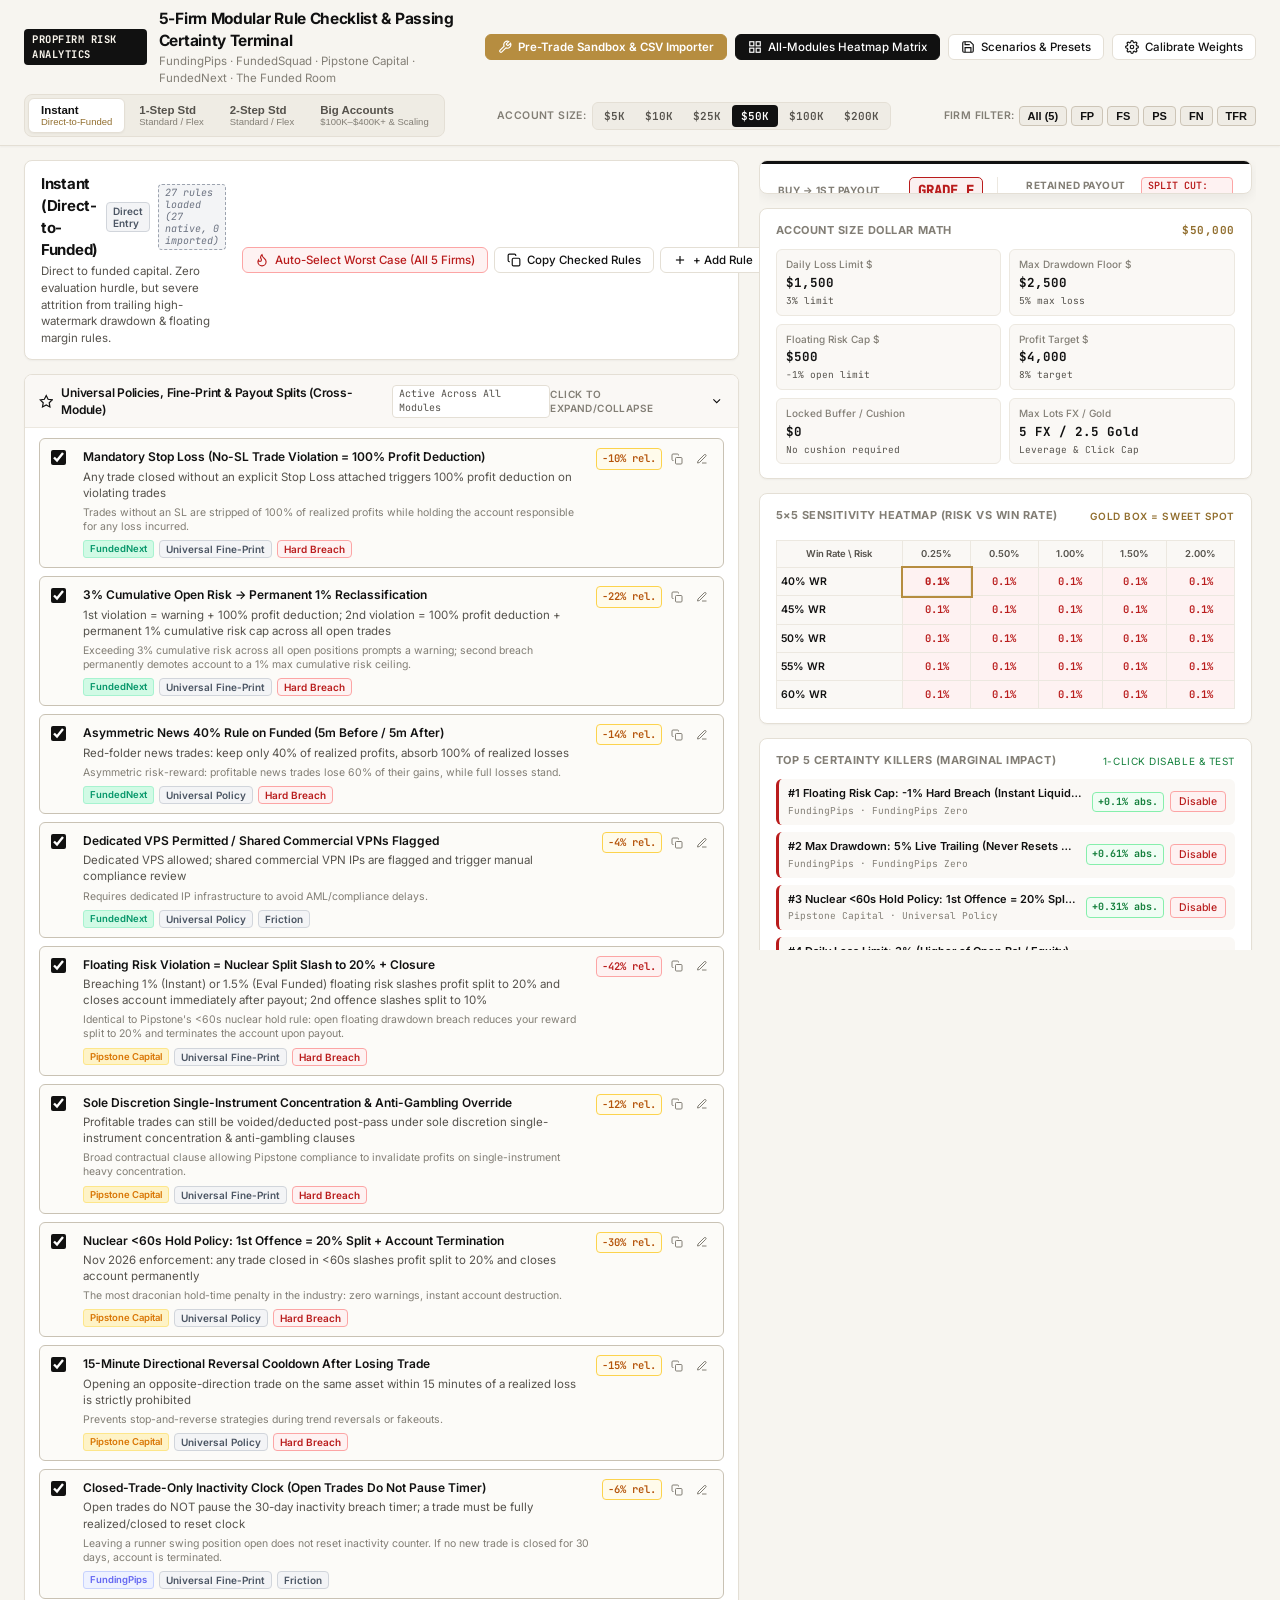
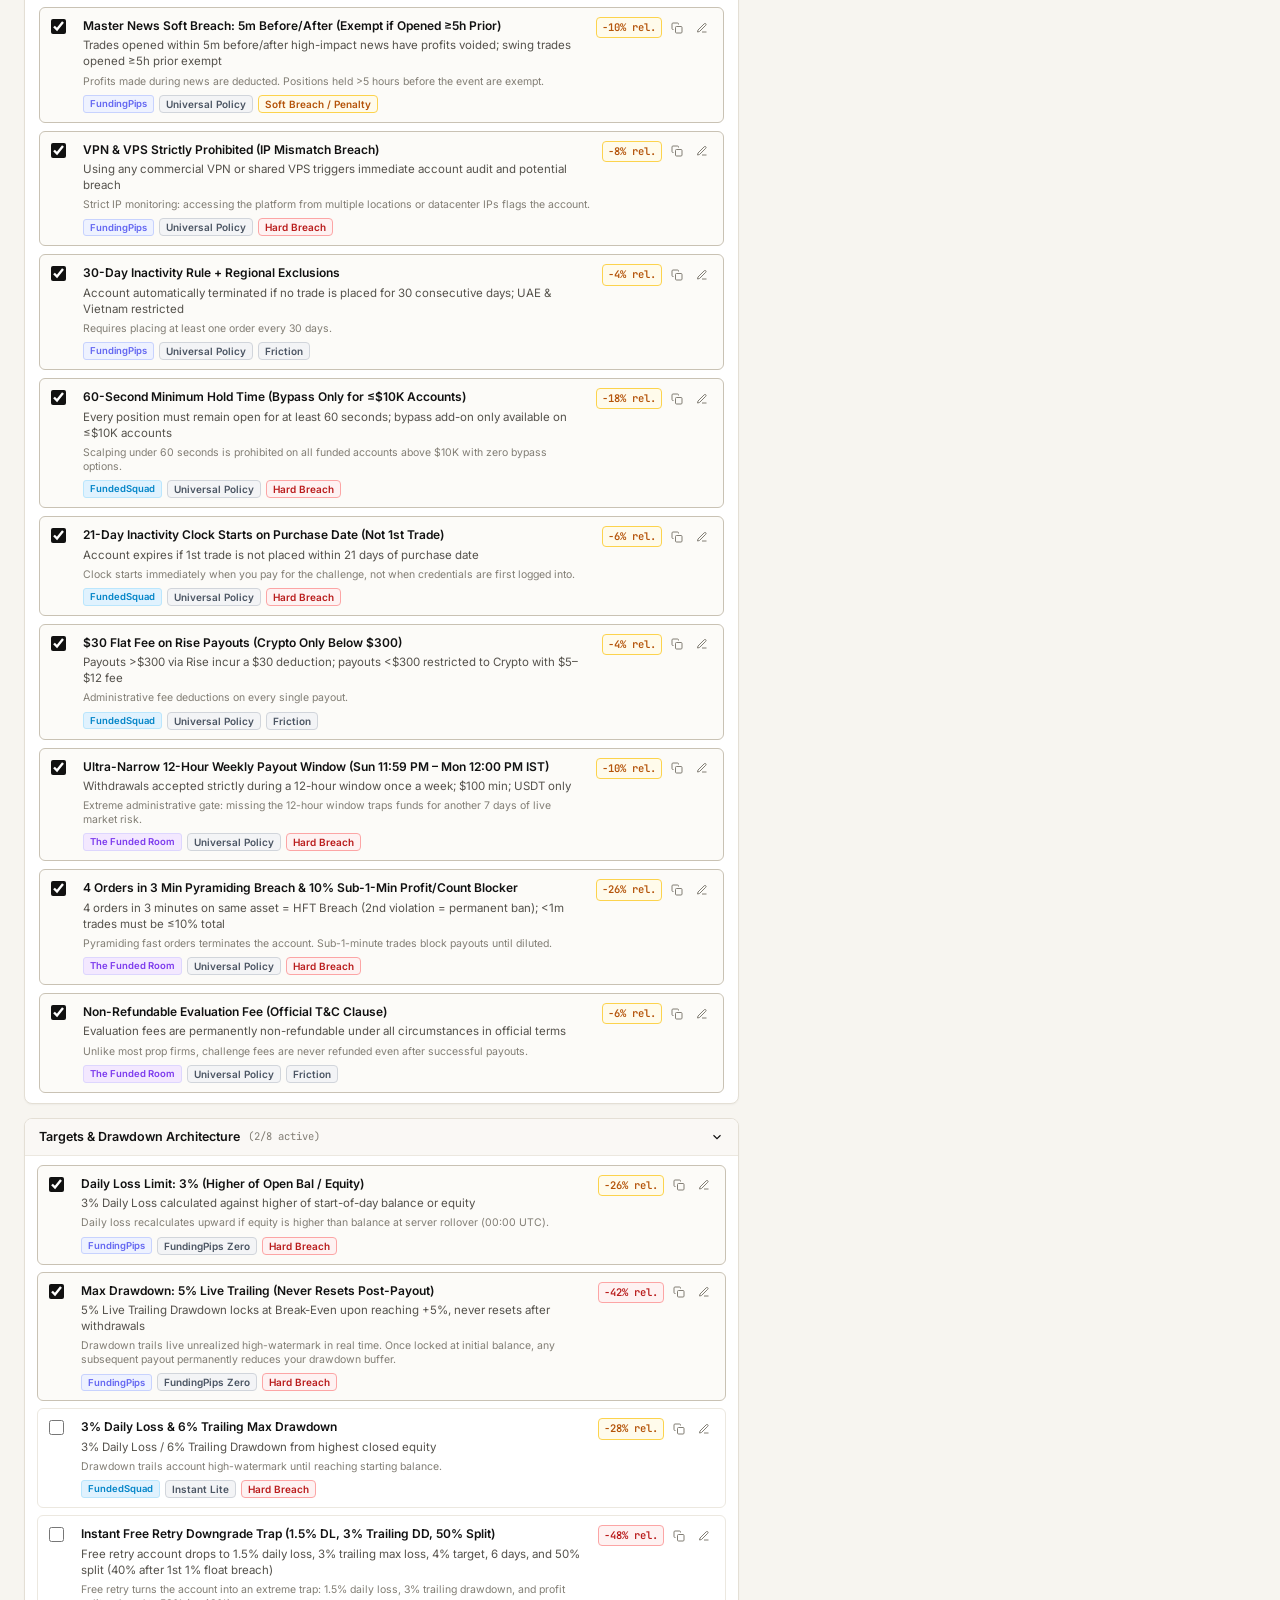
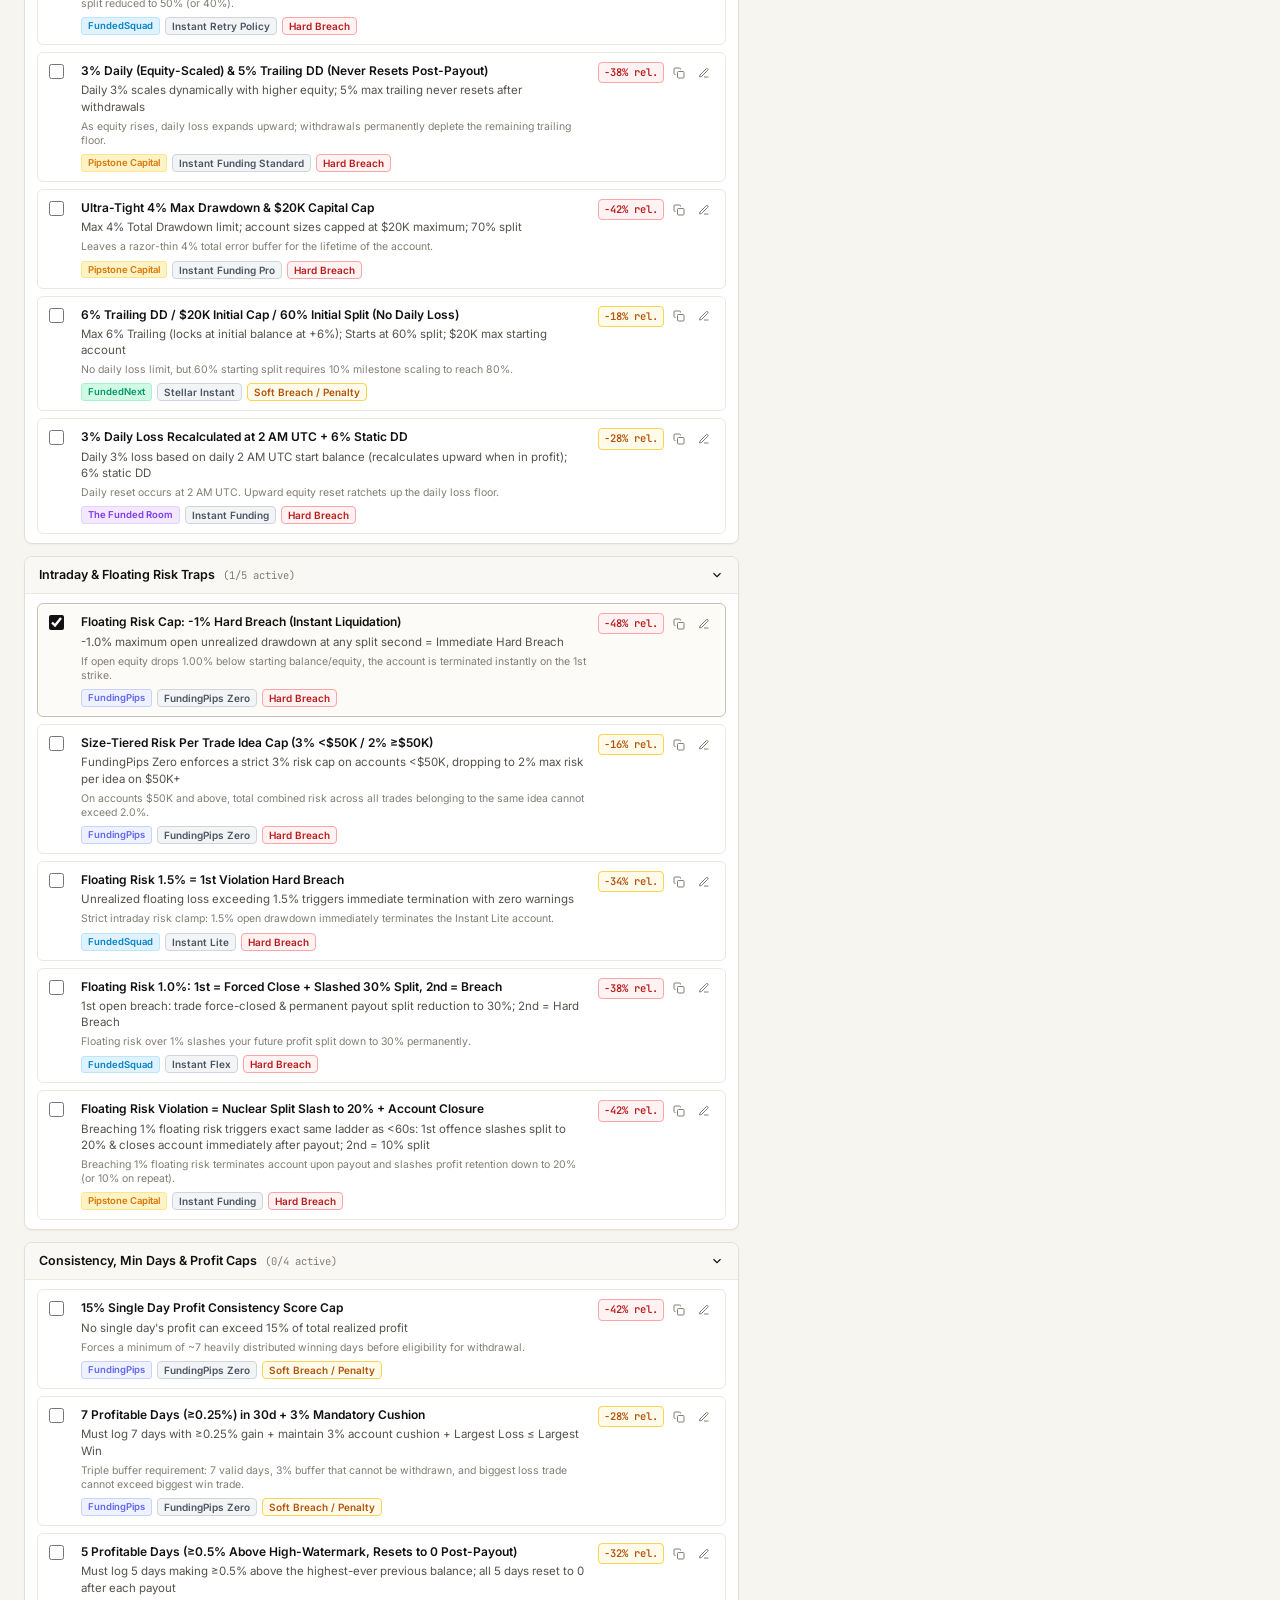
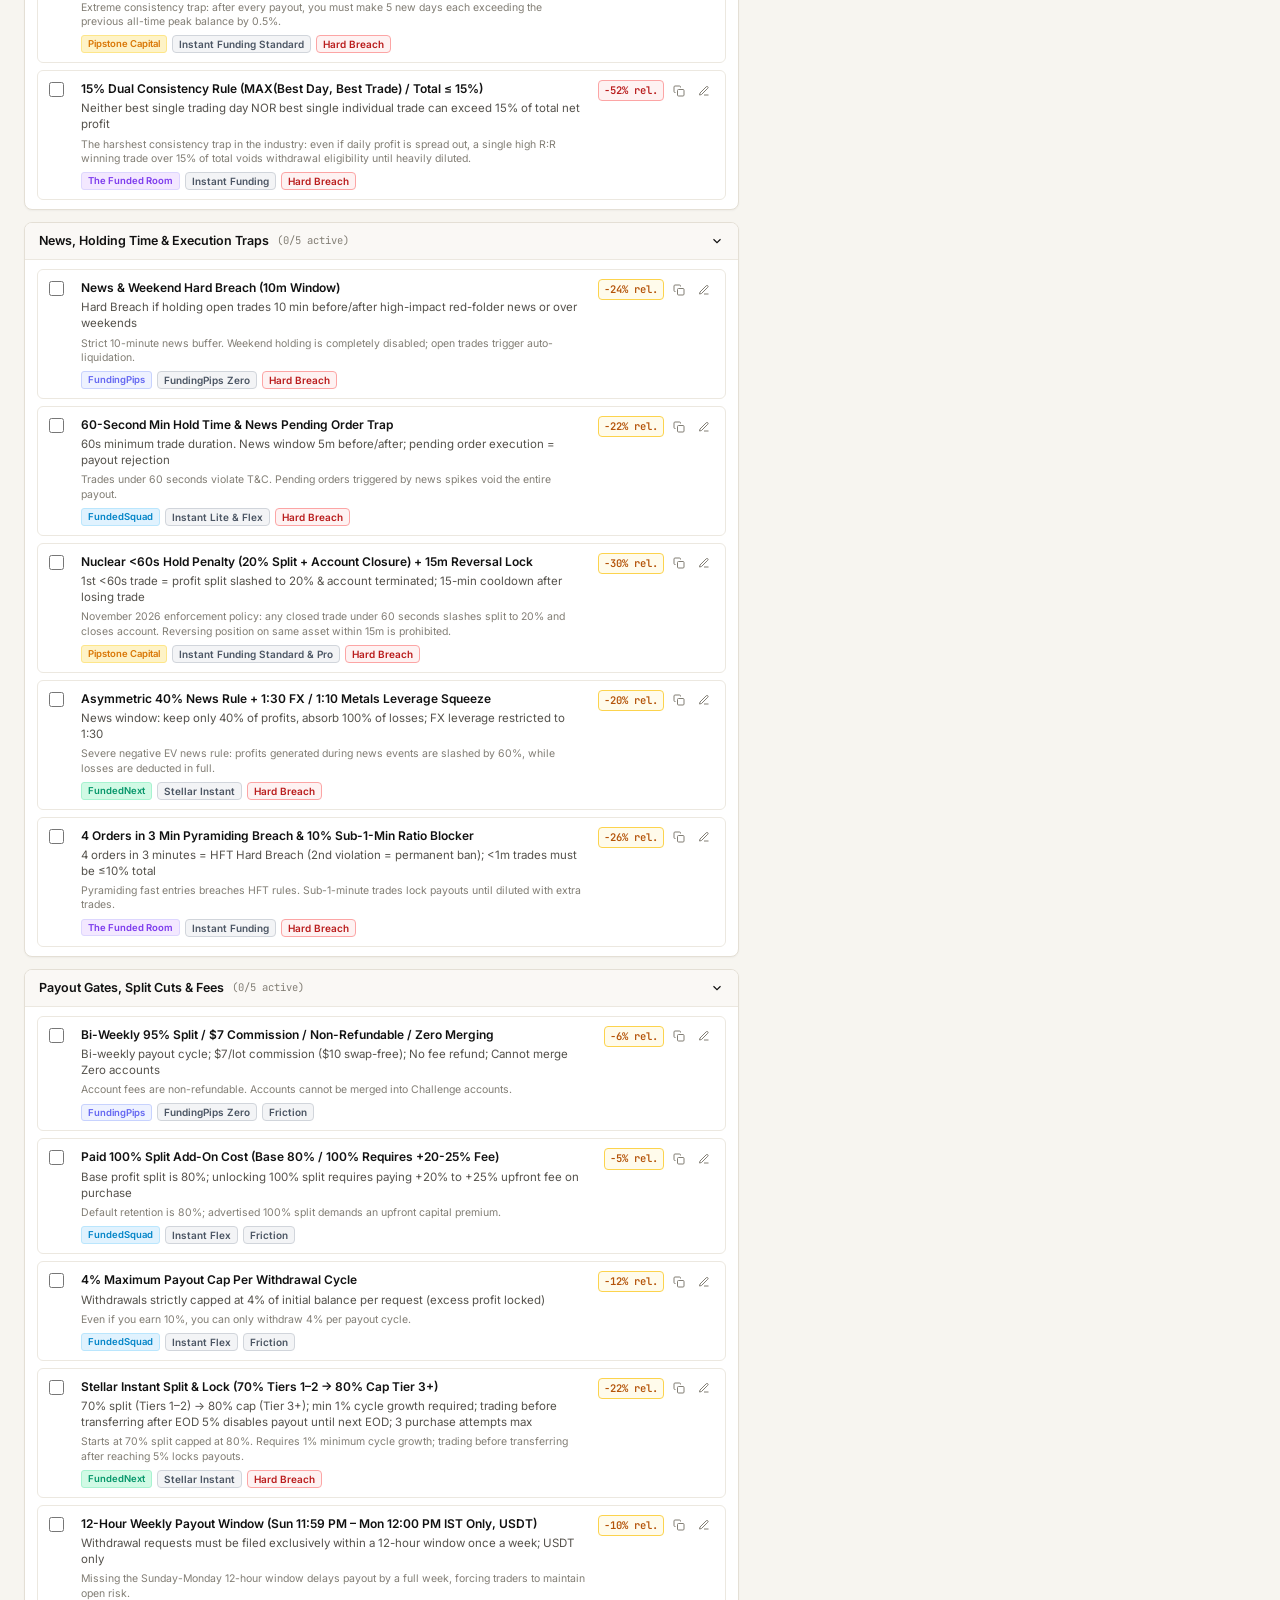
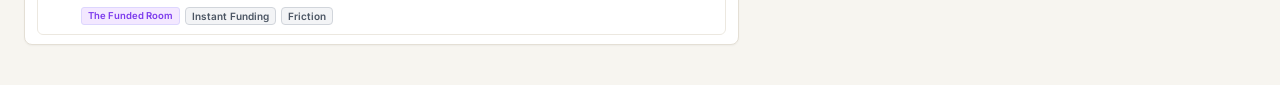
==== commit b12a0a7e: "Add Rule Editor to Universal Rules and streamline module lanes to 4 (remove 1-Step Lite and 2-Step L" ====
--- a/index.html
+++ b/index.html
@@ -29,7 +29,7 @@
             <svg width="14" height="14" viewBox="0 0 24 24" fill="none" stroke="currentColor" stroke-width="2"><path d="M14.7 6.3a1 1 0 0 0 0 1.4l1.6 1.6a1 1 0 0 0 1.4 0l3.77-3.77a6 6 0 0 1-7.94 7.94l-6.91 6.91a2.12 2.12 0 0 1-3-3l6.91-6.91a6 6 0 0 1 7.94-7.94l-3.76 3.76z"/></svg>
             Pre-Trade Sandbox & CSV Importer
           </button>
-          <button id="btnOpenHeatmap" class="btn btn-primary" title="Compare All 6 Modules Worst-Case across all account sizes">
+          <button id="btnOpenHeatmap" class="btn btn-primary" title="Compare All 4 Modules Worst-Case across all account sizes">
             <svg width="14" height="14" viewBox="0 0 24 24" fill="none" stroke="currentColor" stroke-width="2"><rect x="3" y="3" width="7" height="7"/><rect x="14" y="3" width="7" height="7"/><rect x="14" y="14" width="7" height="7"/><rect x="3" y="14" width="7" height="7"/></svg>
             All-Modules Heatmap Matrix
           </button>
@@ -46,7 +46,7 @@
 
       <!-- Row 2: Module Switcher Tabs + Account Size Pills + Firm Filter -->
       <div class="nav-controls-row">
-        <!-- 6 Module Lanes -->
+        <!-- 4 Module Lanes -->
         <div class="module-tabs" id="moduleTabsContainer">
           <!-- Rendered dynamically -->
         </div>
@@ -509,15 +509,20 @@
           Save Custom Scenario
         </button>
 
-        <div class="export-btn-group">
+        <button id="btnDownloadPresetPdf" class="btn btn-gold" style="width: 100%; margin-top: 6px;" title="Download active rules and calibrated data as PDF">
+          <svg width="14" height="14" viewBox="0 0 24 24" fill="none" stroke="currentColor" stroke-width="2"><path d="M21 15v4a2 2 0 0 1-2 2H5a2 2 0 0 1-2-2v-4"/><polyline points="7 10 12 15 17 10"/><line x1="12" y1="15" x2="12" y2="3"/></svg>
+          Download Calibrated Preset (PDF)
+        </button>
+
+        <div class="export-btn-group" style="margin-top: 8px;">
           <button id="btnExportMarkdown" class="btn btn-sm" title="Export markdown report">
             Export .MD
           </button>
           <button id="btnExportJson" class="btn btn-sm" title="Export JSON playbook">
             Export JSON
           </button>
-          <button id="btnPrintPdf" class="btn btn-sm" title="Print or save as institutional PDF">
-            Print / PDF
+          <button id="btnPrintPdf" class="btn btn-sm btn-outline-gold" title="Download or print institutional PDF report">
+            PDF Report
           </button>
         </div>
       </div>
@@ -679,7 +684,7 @@
   <div class="modal-overlay" id="modalHeatmap">
     <div class="modal-card" style="max-width: 980px;">
       <div class="modal-header">
-        <h3 class="modal-title">Compare All 6 Modules Worst-Case Passing Certainty</h3>
+        <h3 class="modal-title">Compare All 4 Modules Worst-Case Passing Certainty</h3>
         <button class="action-icon-btn" id="btnCloseHeatmap">✕</button>
       </div>
       <div class="modal-body">
@@ -776,6 +781,11 @@
         <button class="action-icon-btn" id="btnClosePresets">✕</button>
       </div>
       <div class="drawer-body">
+        <button id="btnDownloadLivePresetFromDrawer" class="btn btn-gold" style="width: 100%; margin-bottom: 12px; display: flex; align-items: center; justify-content: center; gap: 6px;" title="Download current live calibrated setup as PDF">
+          <svg width="14" height="14" viewBox="0 0 24 24" fill="none" stroke="currentColor" stroke-width="2"><path d="M21 15v4a2 2 0 0 1-2 2H5a2 2 0 0 1-2-2v-4"/><polyline points="7 10 12 15 17 10"/><line x1="12" y1="15" x2="12" y2="3"/></svg>
+          Download Current Calibrated Setup (PDF)
+        </button>
+
         <h4 style="font-size: 11px; font-weight: 700; text-transform: uppercase; color: var(--text-muted);">Curated Benchmark Presets</h4>
         <div id="preloadedPresetsList" style="display: flex; flex-direction: column; gap: 8px;">
           <!-- Loaded dynamically -->
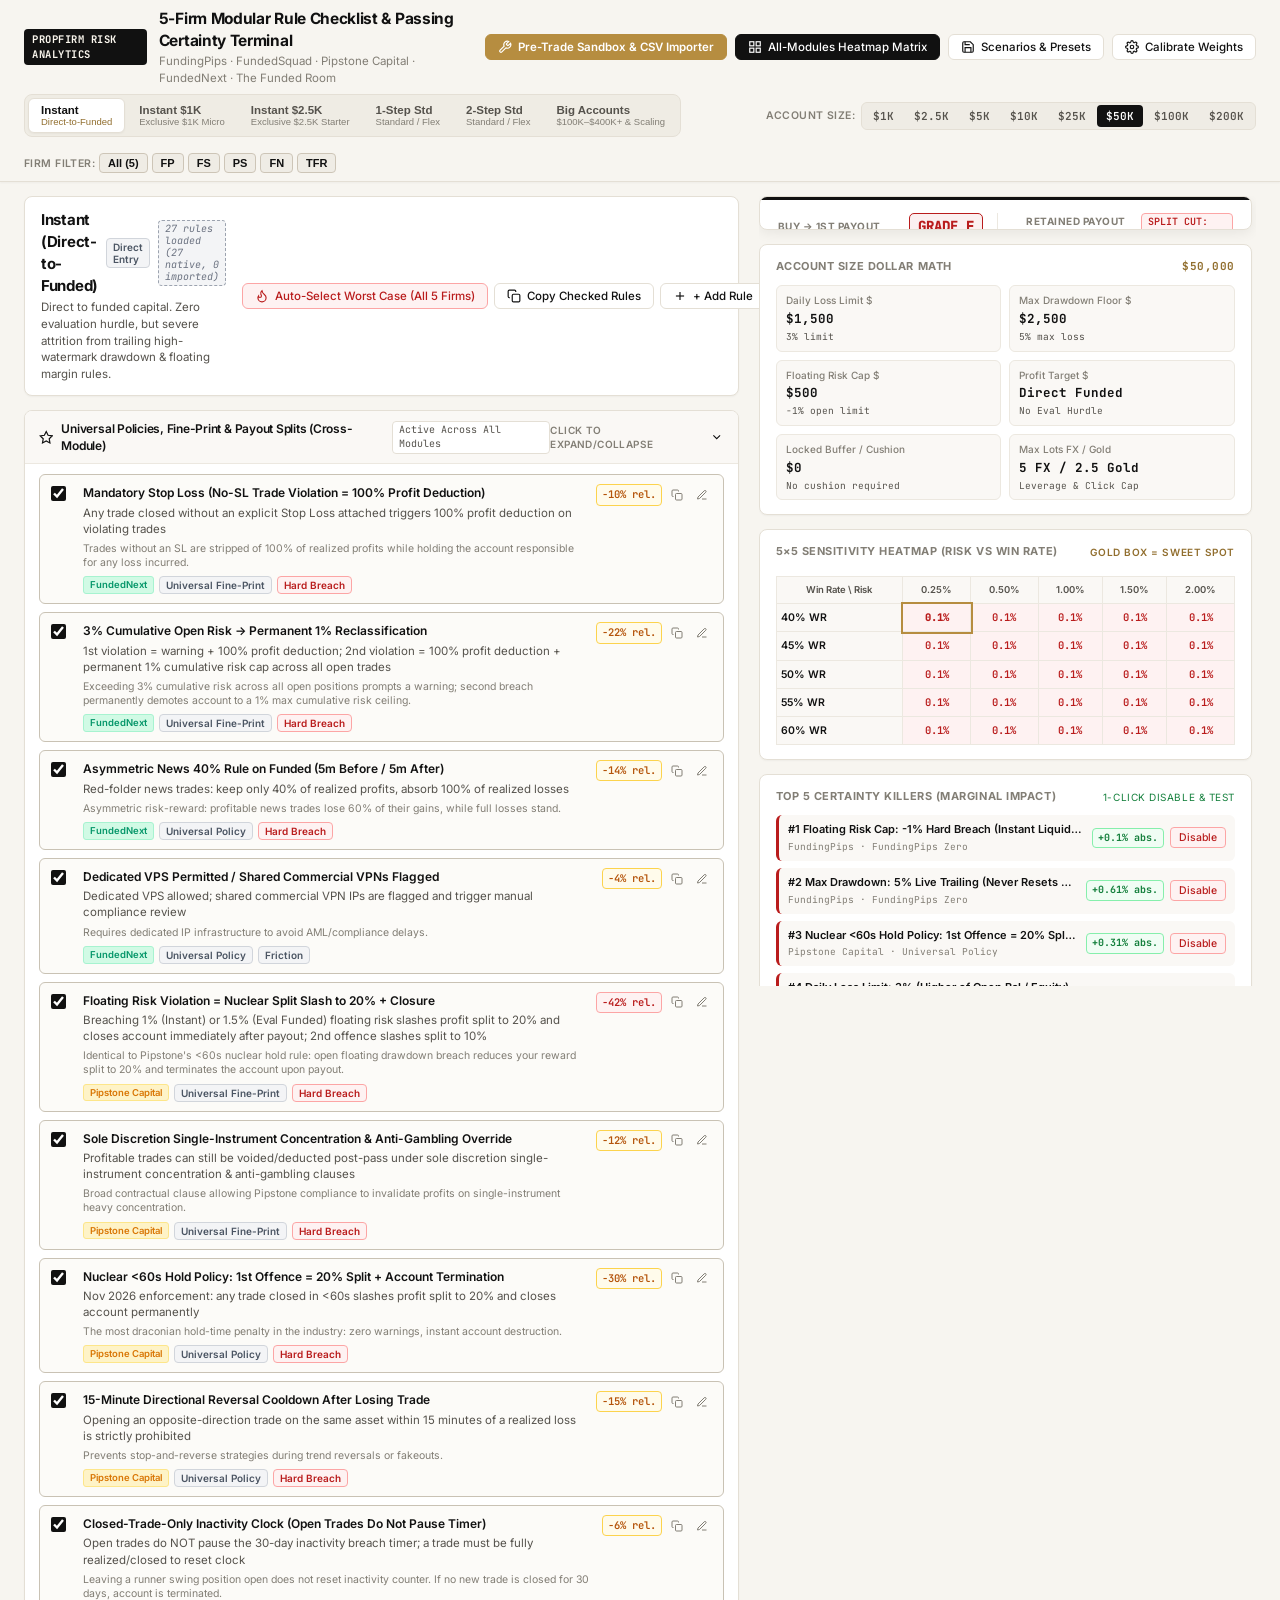
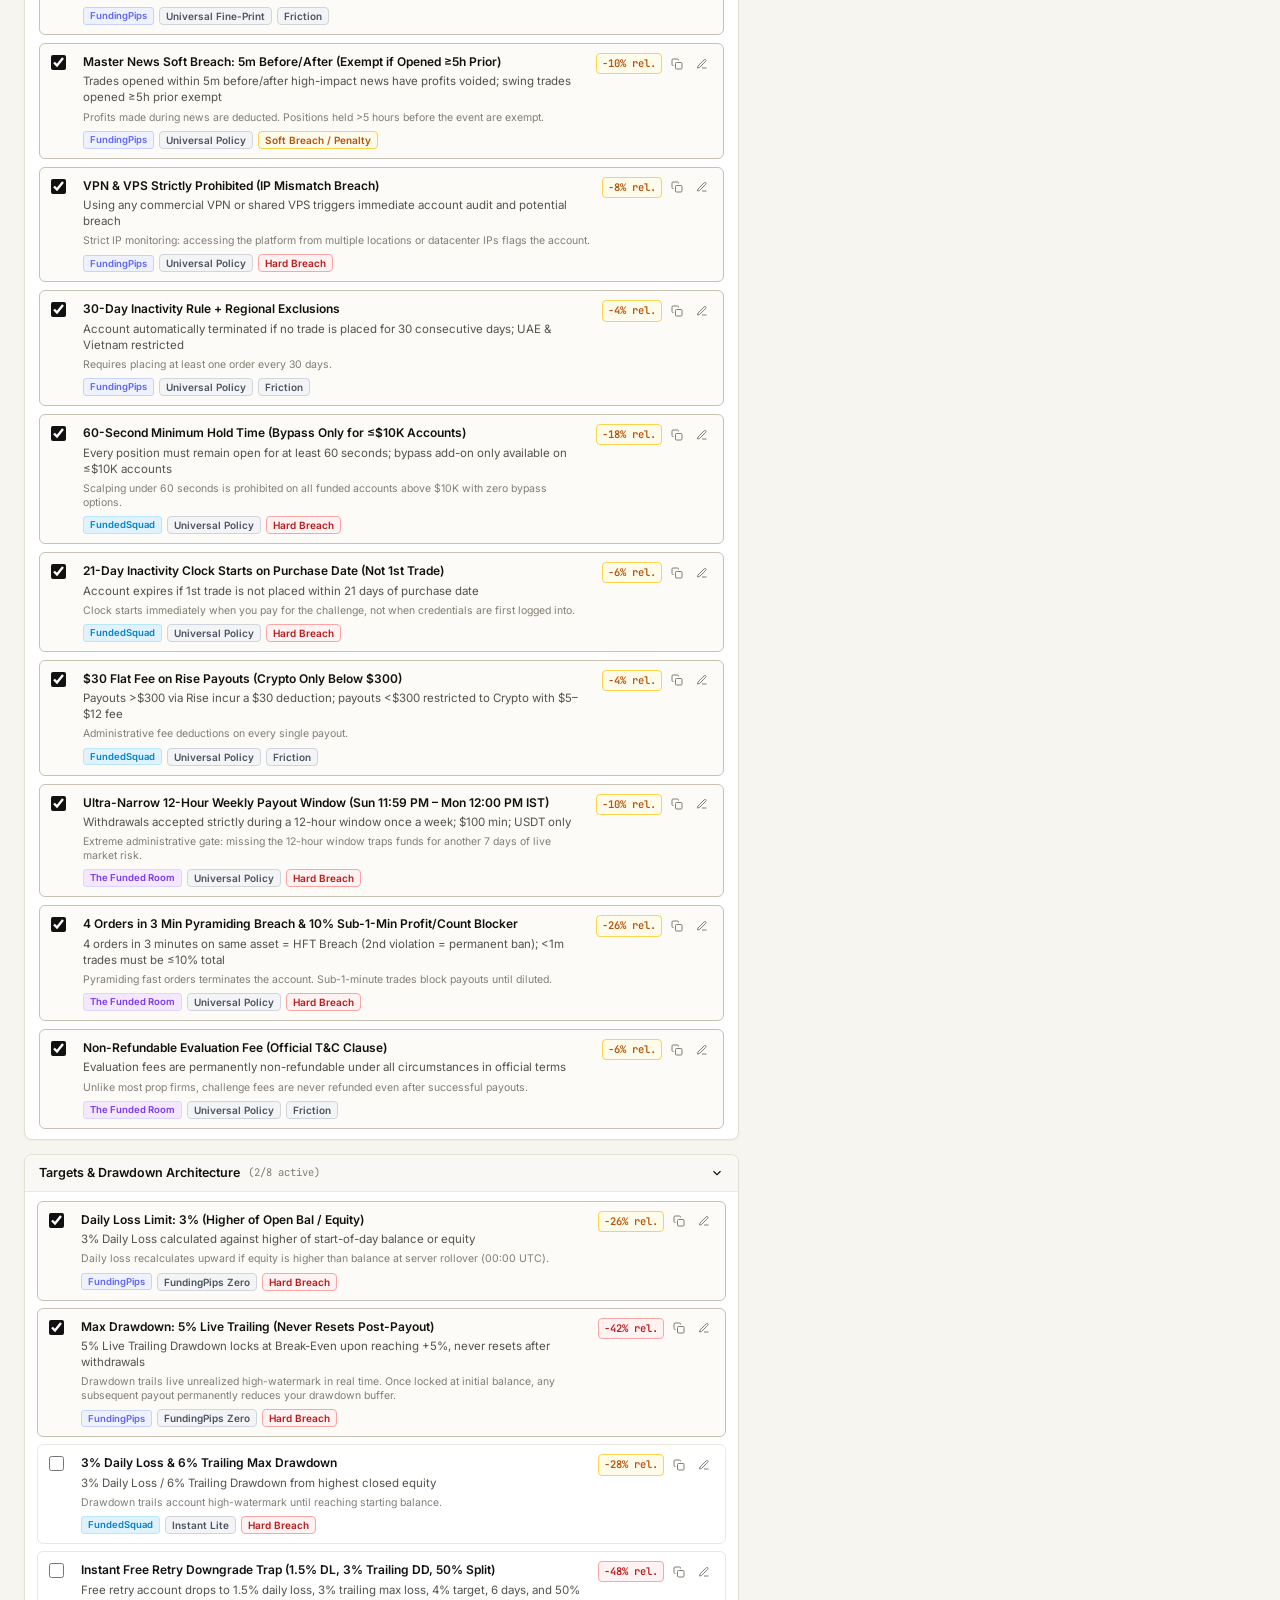
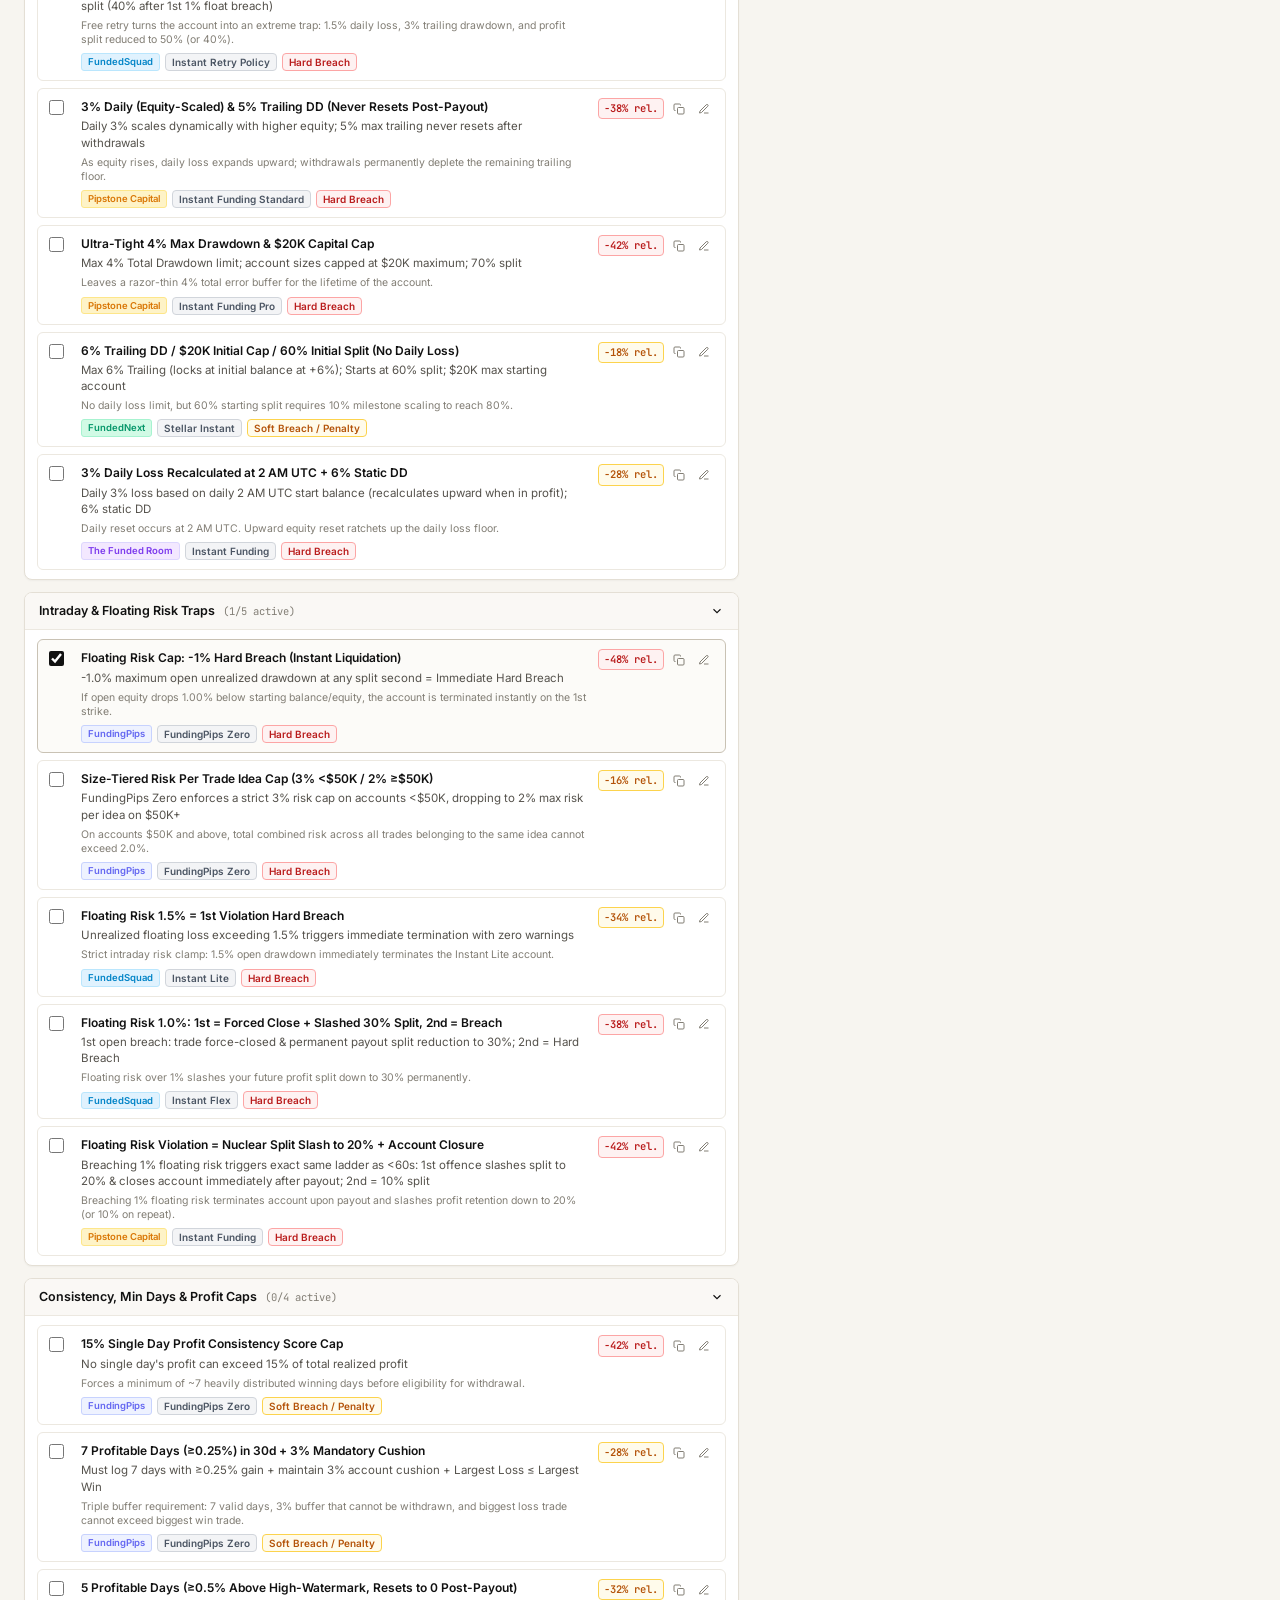
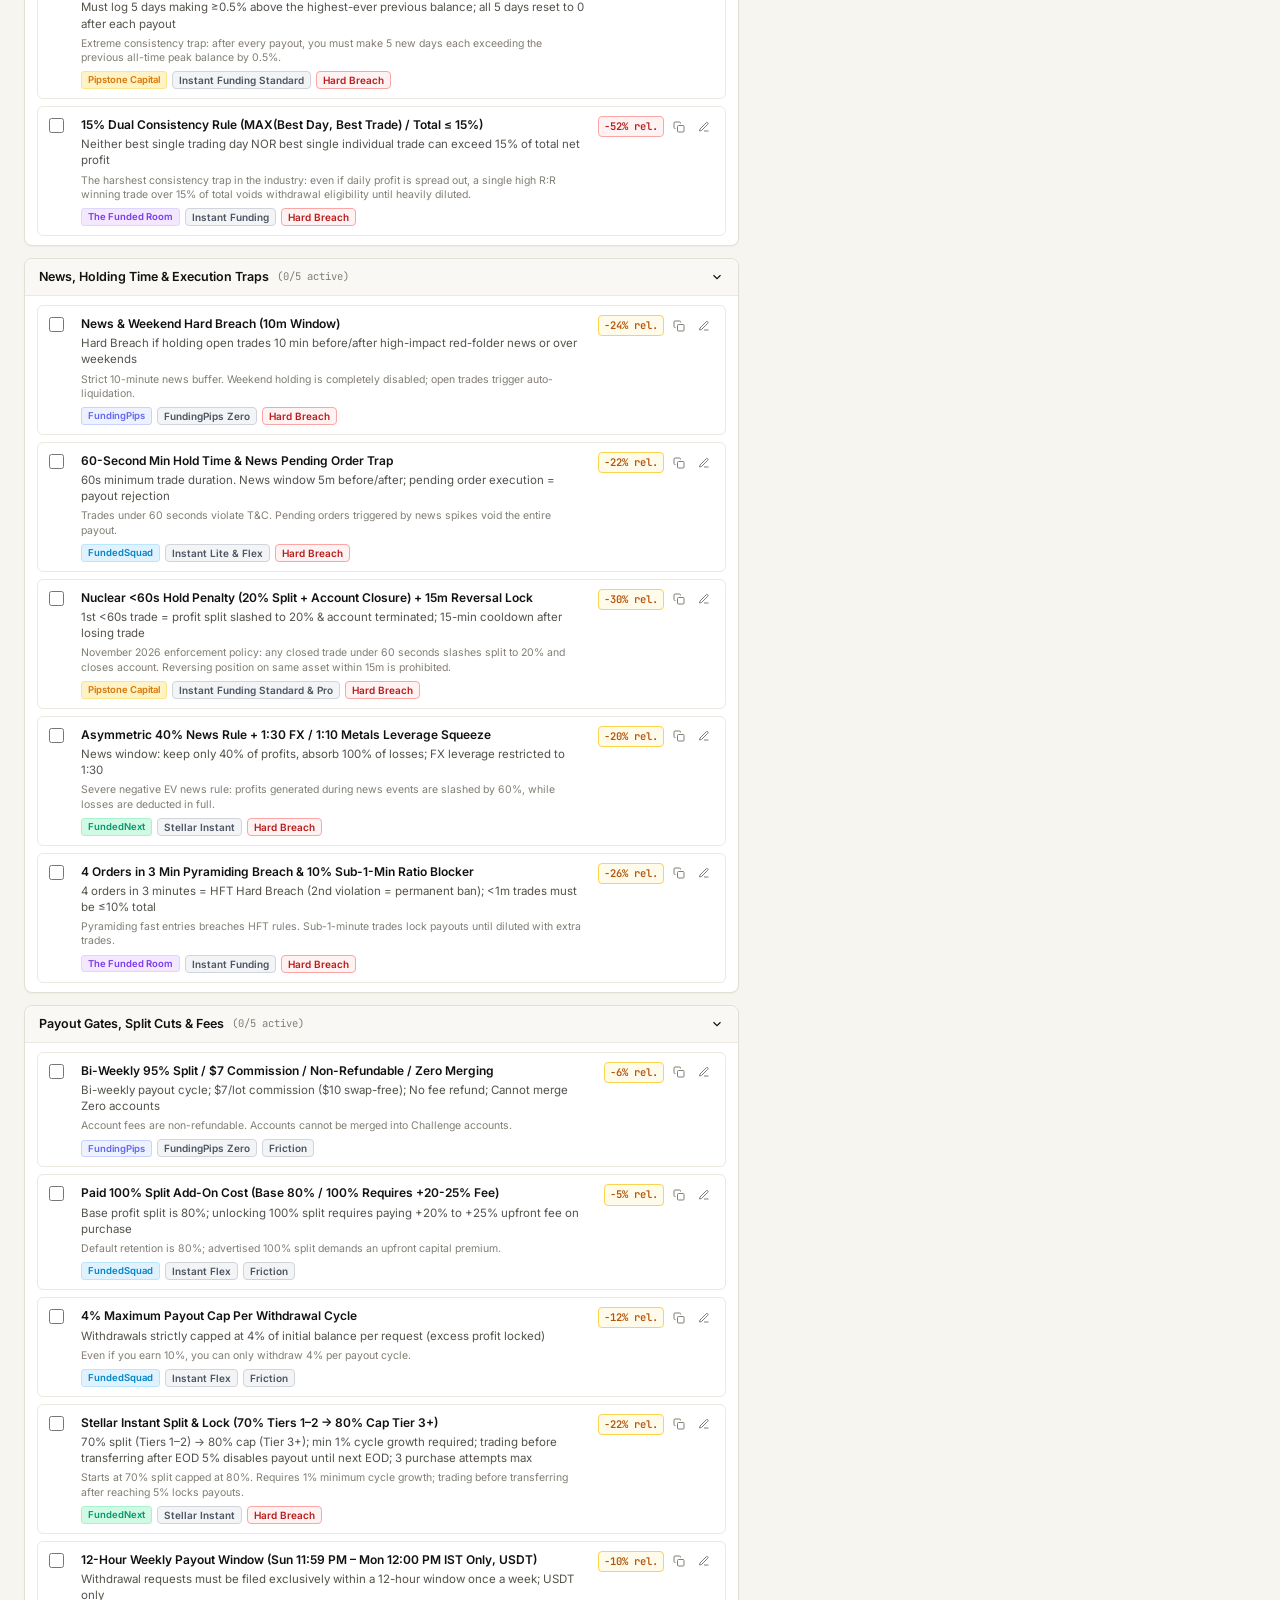
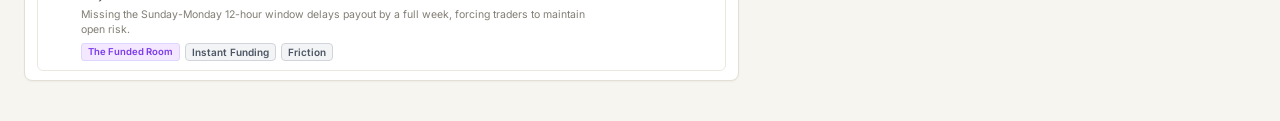
==== commit 6c2a4ed7: "Add Exclusive \ and \.5K Instant Models with No Max Loss, -1% Floating Cap, and 5% First Payout Cap" ====
--- a/index.html
+++ b/index.html
@@ -55,6 +55,8 @@
         <div class="size-selector-group">
           <span class="selector-label">Account Size:</span>
           <div class="size-pills" id="sizePillsContainer">
+            <button class="size-pill-btn" data-size="1000">$1K</button>
+            <button class="size-pill-btn" data-size="2500">$2.5K</button>
             <button class="size-pill-btn" data-size="5000">$5K</button>
             <button class="size-pill-btn" data-size="10000">$10K</button>
             <button class="size-pill-btn" data-size="25000">$25K</button>
